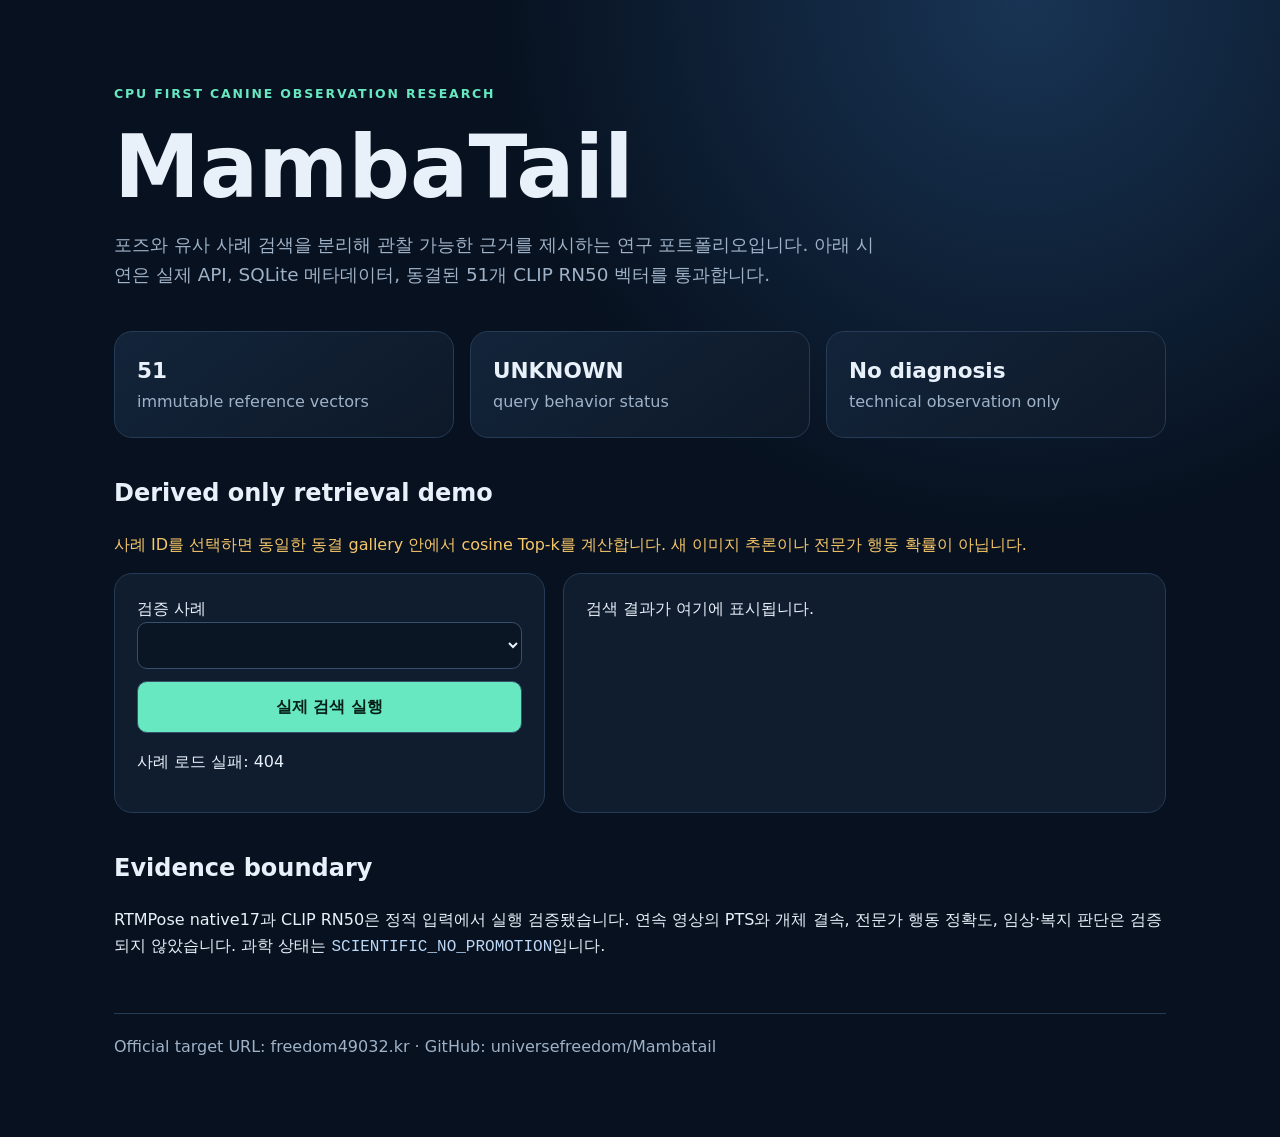
==== app/static/index.html @ 47af417f "feat: publish verified MambaTail portfolio E2E" ====
<!doctype html><html lang="ko"><head><meta charset="utf-8"><meta name="viewport" content="width=device-width,initial-scale=1"><title>MambaTail Evidence Portfolio</title>
<style>:root{color-scheme:dark;--bg:#07111f;--panel:#101d2e;--line:#263b55;--text:#e8f0fa;--muted:#9fb2c8;--mint:#67e8c1;--amber:#f5c66a}*{box-sizing:border-box}body{margin:0;font:16px/1.6 system-ui,sans-serif;background:radial-gradient(circle at 80% 0,#183454 0,transparent 35%),var(--bg);color:var(--text)}main{max-width:1100px;margin:auto;padding:48px 24px 80px}header{padding:36px 0 24px}.eyebrow{letter-spacing:.15em;color:var(--mint);font-size:.78rem;font-weight:700}.hero{font-size:clamp(2.5rem,7vw,5.4rem);line-height:.96;margin:.25em 0}.lede{max-width:760px;color:var(--muted);font-size:1.15rem}.grid{display:grid;grid-template-columns:repeat(3,1fr);gap:16px}.card{background:linear-gradient(145deg,#13243a,#0d1928);border:1px solid var(--line);border-radius:18px;padding:22px}.card strong{display:block;font-size:1.35rem}.card span{color:var(--muted)}section{margin-top:36px}.demo{display:grid;grid-template-columns:1fr 1.4fr;gap:18px}.control,.results{background:var(--panel);border:1px solid var(--line);border-radius:18px;padding:22px}select,button{width:100%;padding:12px 14px;border-radius:10px;border:1px solid #36506d;background:#0b1624;color:var(--text);font:inherit}button{margin-top:12px;background:var(--mint);color:#062017;font-weight:800;cursor:pointer}.result{padding:12px 0;border-bottom:1px solid var(--line)}.rank{color:var(--mint);font-weight:800}.score{color:var(--amber)}code{color:#bcd7f5}.notice{color:var(--amber)}footer{margin-top:52px;color:var(--muted);border-top:1px solid var(--line);padding-top:20px}@media(max-width:760px){main{padding:28px 16px 50px}.grid,.demo{grid-template-columns:1fr}.hero{font-size:3rem}}</style></head>
<body><main><header><div class="eyebrow">CPU FIRST CANINE OBSERVATION RESEARCH</div><h1 class="hero">MambaTail</h1><p class="lede">포즈와 유사 사례 검색을 분리해 관찰 가능한 근거를 제시하는 연구 포트폴리오입니다. 아래 시연은 실제 API, SQLite 메타데이터, 동결된 51개 CLIP RN50 벡터를 통과합니다.</p></header>
<div class="grid"><div class="card"><strong>51</strong><span>immutable reference vectors</span></div><div class="card"><strong>UNKNOWN</strong><span>query behavior status</span></div><div class="card"><strong>No diagnosis</strong><span>technical observation only</span></div></div>
<section><h2>Derived only retrieval demo</h2><p class="notice">사례 ID를 선택하면 동일한 동결 gallery 안에서 cosine Top-k를 계산합니다. 새 이미지 추론이나 전문가 행동 확률이 아닙니다.</p><div class="demo"><div class="control"><label for="case">검증 사례</label><select id="case"></select><button id="search">실제 검색 실행</button><p id="status">사례 목록을 불러오는 중</p></div><div class="results" id="results">검색 결과가 여기에 표시됩니다.</div></div></section>
<section><h2>Evidence boundary</h2><p>RTMPose native17과 CLIP RN50은 정적 입력에서 실행 검증됐습니다. 연속 영상의 PTS와 개체 결속, 전문가 행동 정확도, 임상·복지 판단은 검증되지 않았습니다. 과학 상태는 <code>SCIENTIFIC_NO_PROMOTION</code>입니다.</p></section><footer>Official target URL: freedom49032.kr · GitHub: universefreedom/Mambatail</footer></main>
<script>const status=document.querySelector('#status'),select=document.querySelector('#case'),results=document.querySelector('#results');async function boot(){try{const r=await fetch('/api/v1/cases?limit=12');if(!r.ok)throw Error(r.status);const d=await r.json();for(const x of d.items){const o=document.createElement('option');o.value=x.case_id;o.textContent=`${x.case_id} · source ${x.source_id} · shot ${x.shot_id}`;select.append(o)}status.textContent=`DB에서 ${d.total}개 사례 확인 · 12개 공개 선택지 표시`}catch(e){status.textContent=`사례 로드 실패: ${e.message}`}}document.querySelector('#search').onclick=async()=>{status.textContent='API → DB → gallery 검색 중';results.textContent='';try{const r=await fetch('/api/v1/search',{method:'POST',headers:{'content-type':'application/json'},body:JSON.stringify({query_case_id:select.value,top_k:5})});const d=await r.json();if(!r.ok)throw Error(d.detail||r.status);status.textContent=`${d.execution_mode} · ${d.latency_ms.toFixed(2)} ms`;for(const x of d.results){const el=document.createElement('div');el.className='result';el.innerHTML=`<span class=rank>#${x.rank}</span> <b>${x.case_id}</b><br><span>source ${x.source_id} · shot ${x.shot_id}</span><br><span class=score>cosine ${x.similarity_or_distance.toFixed(6)}</span> · behavior ${x.query_behavior_status}`;results.append(el)}}catch(e){status.textContent=`검색 실패: ${e.message}`}};boot();</script></body></html>
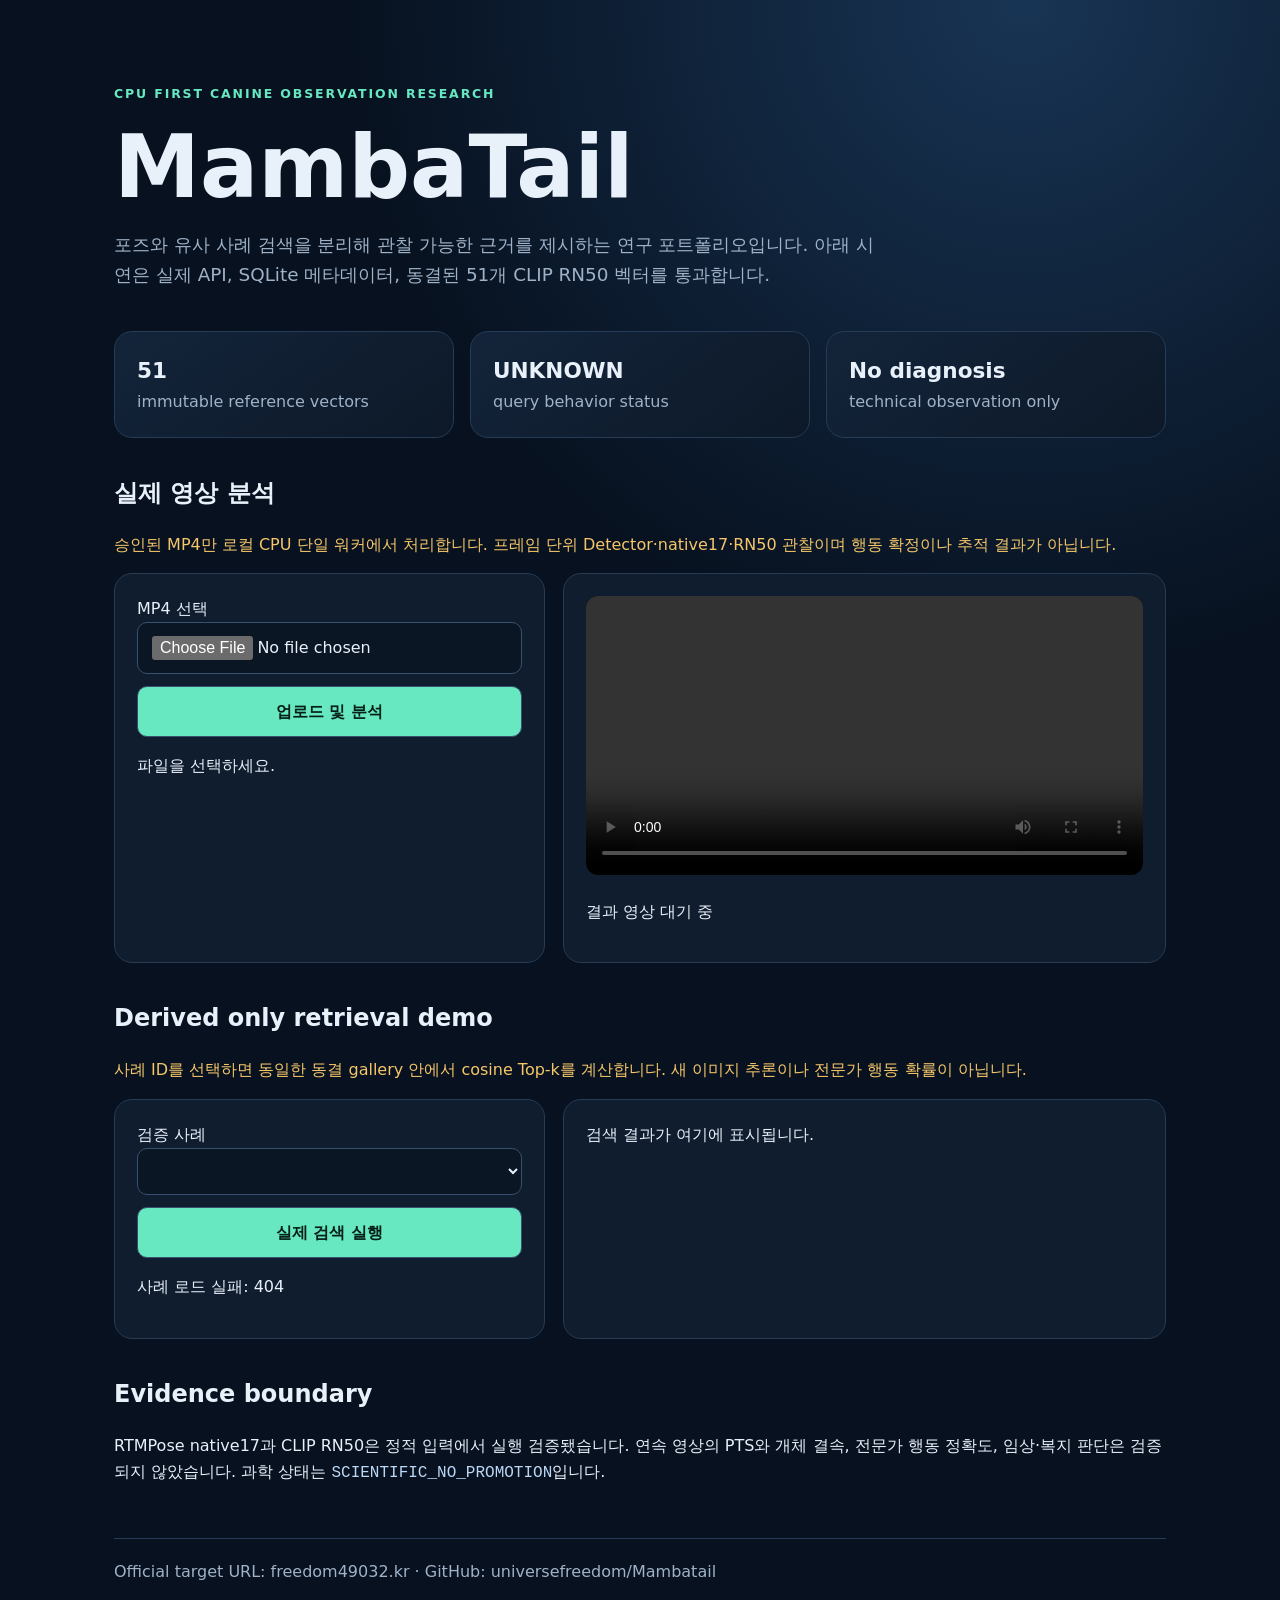
==== commit 437ae534: "Add bounded real-video job pipeline" ====
--- a/app/static/index.html
+++ b/app/static/index.html
@@ -1,7 +1,8 @@
-<!doctype html><html lang="ko"><head><meta charset="utf-8"><meta name="viewport" content="width=device-width,initial-scale=1"><title>MambaTail Evidence Portfolio</title>
-<style>:root{color-scheme:dark;--bg:#07111f;--panel:#101d2e;--line:#263b55;--text:#e8f0fa;--muted:#9fb2c8;--mint:#67e8c1;--amber:#f5c66a}*{box-sizing:border-box}body{margin:0;font:16px/1.6 system-ui,sans-serif;background:radial-gradient(circle at 80% 0,#183454 0,transparent 35%),var(--bg);color:var(--text)}main{max-width:1100px;margin:auto;padding:48px 24px 80px}header{padding:36px 0 24px}.eyebrow{letter-spacing:.15em;color:var(--mint);font-size:.78rem;font-weight:700}.hero{font-size:clamp(2.5rem,7vw,5.4rem);line-height:.96;margin:.25em 0}.lede{max-width:760px;color:var(--muted);font-size:1.15rem}.grid{display:grid;grid-template-columns:repeat(3,1fr);gap:16px}.card{background:linear-gradient(145deg,#13243a,#0d1928);border:1px solid var(--line);border-radius:18px;padding:22px}.card strong{display:block;font-size:1.35rem}.card span{color:var(--muted)}section{margin-top:36px}.demo{display:grid;grid-template-columns:1fr 1.4fr;gap:18px}.control,.results{background:var(--panel);border:1px solid var(--line);border-radius:18px;padding:22px}select,button{width:100%;padding:12px 14px;border-radius:10px;border:1px solid #36506d;background:#0b1624;color:var(--text);font:inherit}button{margin-top:12px;background:var(--mint);color:#062017;font-weight:800;cursor:pointer}.result{padding:12px 0;border-bottom:1px solid var(--line)}.rank{color:var(--mint);font-weight:800}.score{color:var(--amber)}code{color:#bcd7f5}.notice{color:var(--amber)}footer{margin-top:52px;color:var(--muted);border-top:1px solid var(--line);padding-top:20px}@media(max-width:760px){main{padding:28px 16px 50px}.grid,.demo{grid-template-columns:1fr}.hero{font-size:3rem}}</style></head>
+<!doctype html><html lang="ko"><head><meta charset="utf-8"><meta name="viewport" content="width=device-width,initial-scale=1"><link rel="icon" href="data:,"><title>MambaTail Evidence Portfolio</title>
+<style>:root{color-scheme:dark;--bg:#07111f;--panel:#101d2e;--line:#263b55;--text:#e8f0fa;--muted:#9fb2c8;--mint:#67e8c1;--amber:#f5c66a}*{box-sizing:border-box}body{margin:0;font:16px/1.6 system-ui,sans-serif;background:radial-gradient(circle at 80% 0,#183454 0,transparent 35%),var(--bg);color:var(--text)}main{max-width:1100px;margin:auto;padding:48px 24px 80px}header{padding:36px 0 24px}.eyebrow{letter-spacing:.15em;color:var(--mint);font-size:.78rem;font-weight:700}.hero{font-size:clamp(2.5rem,7vw,5.4rem);line-height:.96;margin:.25em 0}.lede{max-width:760px;color:var(--muted);font-size:1.15rem}.grid{display:grid;grid-template-columns:repeat(3,1fr);gap:16px}.card{background:linear-gradient(145deg,#13243a,#0d1928);border:1px solid var(--line);border-radius:18px;padding:22px}.card strong{display:block;font-size:1.35rem}.card span{color:var(--muted)}section{margin-top:36px}.demo{display:grid;grid-template-columns:1fr 1.4fr;gap:18px}.control,.results{background:var(--panel);border:1px solid var(--line);border-radius:18px;padding:22px}select,button,input{width:100%;padding:12px 14px;border-radius:10px;border:1px solid #36506d;background:#0b1624;color:var(--text);font:inherit}button{margin-top:12px;background:var(--mint);color:#062017;font-weight:800;cursor:pointer}button:disabled{opacity:.55}.result{padding:12px 0;border-bottom:1px solid var(--line)}.rank{color:var(--mint);font-weight:800}.score{color:var(--amber)}code{color:#bcd7f5}.notice{color:var(--amber)}video{width:100%;min-height:220px;background:#000;border-radius:12px}footer{margin-top:52px;color:var(--muted);border-top:1px solid var(--line);padding-top:20px}@media(max-width:760px){main{padding:28px 16px 50px}.grid,.demo{grid-template-columns:1fr}.hero{font-size:3rem}}</style></head>
 <body><main><header><div class="eyebrow">CPU FIRST CANINE OBSERVATION RESEARCH</div><h1 class="hero">MambaTail</h1><p class="lede">포즈와 유사 사례 검색을 분리해 관찰 가능한 근거를 제시하는 연구 포트폴리오입니다. 아래 시연은 실제 API, SQLite 메타데이터, 동결된 51개 CLIP RN50 벡터를 통과합니다.</p></header>
 <div class="grid"><div class="card"><strong>51</strong><span>immutable reference vectors</span></div><div class="card"><strong>UNKNOWN</strong><span>query behavior status</span></div><div class="card"><strong>No diagnosis</strong><span>technical observation only</span></div></div>
+<section><h2>실제 영상 분석</h2><p class="notice">승인된 MP4만 로컬 CPU 단일 워커에서 처리합니다. 프레임 단위 Detector·native17·RN50 관찰이며 행동 확정이나 추적 결과가 아닙니다.</p><div class="demo"><div class="control"><label for="videoFile">MP4 선택</label><input id="videoFile" type="file" accept="video/mp4"><button id="analyze">업로드 및 분석</button><p id="videoState">파일을 선택하세요.</p><code id="jobInfo"></code></div><div class="results"><video id="artifact" controls playsinline></video><p id="videoMeta">결과 영상 대기 중</p></div></div></section>
 <section><h2>Derived only retrieval demo</h2><p class="notice">사례 ID를 선택하면 동일한 동결 gallery 안에서 cosine Top-k를 계산합니다. 새 이미지 추론이나 전문가 행동 확률이 아닙니다.</p><div class="demo"><div class="control"><label for="case">검증 사례</label><select id="case"></select><button id="search">실제 검색 실행</button><p id="status">사례 목록을 불러오는 중</p></div><div class="results" id="results">검색 결과가 여기에 표시됩니다.</div></div></section>
 <section><h2>Evidence boundary</h2><p>RTMPose native17과 CLIP RN50은 정적 입력에서 실행 검증됐습니다. 연속 영상의 PTS와 개체 결속, 전문가 행동 정확도, 임상·복지 판단은 검증되지 않았습니다. 과학 상태는 <code>SCIENTIFIC_NO_PROMOTION</code>입니다.</p></section><footer>Official target URL: freedom49032.kr · GitHub: universefreedom/Mambatail</footer></main>
-<script>const status=document.querySelector('#status'),select=document.querySelector('#case'),results=document.querySelector('#results');async function boot(){try{const r=await fetch('/api/v1/cases?limit=12');if(!r.ok)throw Error(r.status);const d=await r.json();for(const x of d.items){const o=document.createElement('option');o.value=x.case_id;o.textContent=`${x.case_id} · source ${x.source_id} · shot ${x.shot_id}`;select.append(o)}status.textContent=`DB에서 ${d.total}개 사례 확인 · 12개 공개 선택지 표시`}catch(e){status.textContent=`사례 로드 실패: ${e.message}`}}document.querySelector('#search').onclick=async()=>{status.textContent='API → DB → gallery 검색 중';results.textContent='';try{const r=await fetch('/api/v1/search',{method:'POST',headers:{'content-type':'application/json'},body:JSON.stringify({query_case_id:select.value,top_k:5})});const d=await r.json();if(!r.ok)throw Error(d.detail||r.status);status.textContent=`${d.execution_mode} · ${d.latency_ms.toFixed(2)} ms`;for(const x of d.results){const el=document.createElement('div');el.className='result';el.innerHTML=`<span class=rank>#${x.rank}</span> <b>${x.case_id}</b><br><span>source ${x.source_id} · shot ${x.shot_id}</span><br><span class=score>cosine ${x.similarity_or_distance.toFixed(6)}</span> · behavior ${x.query_behavior_status}`;results.append(el)}}catch(e){status.textContent=`검색 실패: ${e.message}`}};boot();</script></body></html>
+<script>const OWNER='local-browser-owner',status=document.querySelector('#status'),select=document.querySelector('#case'),results=document.querySelector('#results'),videoState=document.querySelector('#videoState'),jobInfo=document.querySelector('#jobInfo'),artifact=document.querySelector('#artifact'),videoMeta=document.querySelector('#videoMeta');const ownerHeaders={'X-Owner-ID':OWNER};async function boot(){try{const r=await fetch('/api/v1/cases?limit=12');if(!r.ok)throw Error(r.status);const d=await r.json();for(const x of d.items){const o=document.createElement('option');o.value=x.case_id;o.textContent=`${x.case_id} · source ${x.source_id} · shot ${x.shot_id}`;select.append(o)}status.textContent=`DB에서 ${d.total}개 사례 확인 · 12개 공개 선택지 표시`;const restore=new URLSearchParams(location.search).get('job');if(restore){jobInfo.textContent=`job ${restore}`;void poll(restore)}}catch(e){status.textContent=`사례 로드 실패: ${e.message}`}}document.querySelector('#analyze').onclick=async()=>{const f=document.querySelector('#videoFile').files[0];if(!f){videoState.textContent='MP4 파일을 선택하세요.';return}const form=new FormData();form.append('file',f);videoState.textContent=`업로드 중 · ${f.name} · ${f.size} bytes`;document.querySelector('#analyze').disabled=true;try{const r=await fetch('/api/v1/videos',{method:'POST',headers:ownerHeaders,body:form});const d=await r.json();if(!r.ok)throw Error(d.detail||r.status);jobInfo.textContent=`job ${d.job_id}\nsha ${d.input_sha256}`;history.replaceState(null,'',`?job=${d.job_id}`);await poll(d.job_id)}catch(e){videoState.textContent=`FAILED · ${e.message}`}finally{document.querySelector('#analyze').disabled=false}};async function poll(id){for(let i=0;i<600;i++){const r=await fetch(`/api/v1/jobs/${id}`,{headers:ownerHeaders});const j=await r.json();if(!r.ok)throw Error(j.detail||r.status);videoState.textContent=`${j.status} · processed ${j.processed_frames} · pose ${j.pose_frames} · clip ${j.clip_encoded_frames}`;if(j.status==='FAILED')throw Error(j.error_code);if(j.status==='COMPLETED'){const rr=await fetch(`/api/v1/jobs/${id}/results`,{headers:ownerHeaders});const d=await rr.json(),a=d.artifacts[0];artifact.src=`/api/v1/jobs/${id}/artifacts/${a.artifact_id}`;artifact.onloadedmetadata=()=>videoMeta.textContent=`canplay metadata · ${artifact.videoWidth}×${artifact.videoHeight} · ${artifact.duration.toFixed(2)}s · ${d.behavior_status} · track ${d.track_id}`;return}await new Promise(x=>setTimeout(x,1000))}throw Error('job timeout')}document.querySelector('#search').onclick=async()=>{status.textContent='API → DB → gallery 검색 중';results.textContent='';try{const r=await fetch('/api/v1/search',{method:'POST',headers:{'content-type':'application/json'},body:JSON.stringify({query_case_id:select.value,top_k:5})});const d=await r.json();if(!r.ok)throw Error(d.detail||r.status);status.textContent=`${d.execution_mode} · ${d.latency_ms.toFixed(2)} ms`;for(const x of d.results){const el=document.createElement('div');el.className='result';el.innerHTML=`<span class=rank>#${x.rank}</span> <b>${x.case_id}</b><br><span>source ${x.source_id} · shot ${x.shot_id}</span><br><span class=score>cosine ${x.similarity_or_distance.toFixed(6)}</span> · behavior ${x.query_behavior_status}`;results.append(el)}}catch(e){status.textContent=`검색 실패: ${e.message}`}};boot();</script></body></html>
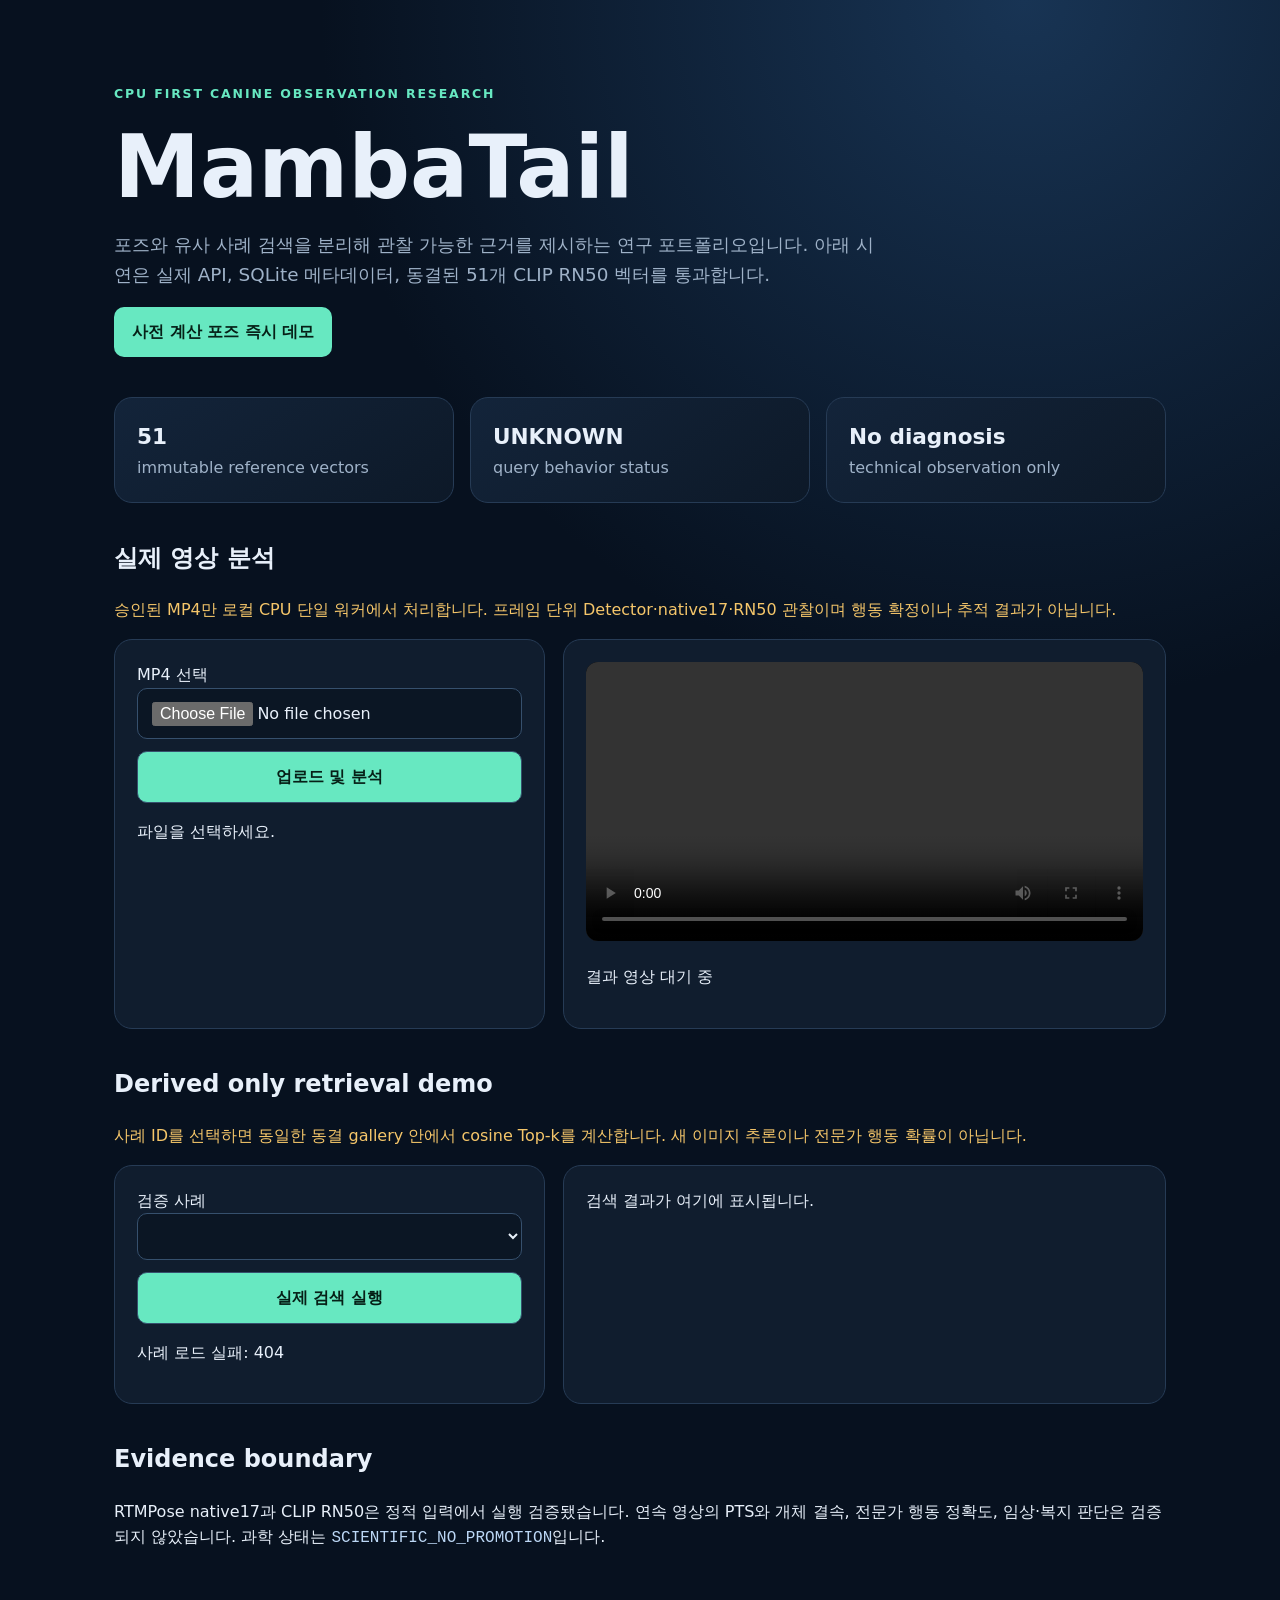
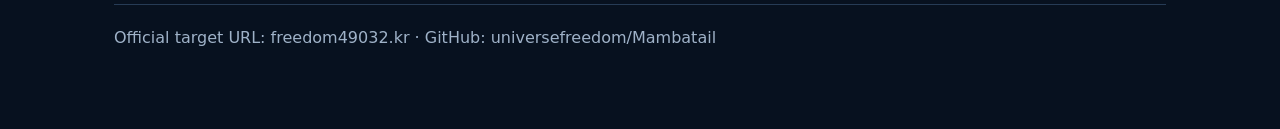
==== commit 279fca7c: "feat: add public precomputed pose demo" ====
--- a/app/static/index.html
+++ b/app/static/index.html
@@ -1,6 +1,6 @@
 <!doctype html><html lang="ko"><head><meta charset="utf-8"><meta name="viewport" content="width=device-width,initial-scale=1"><link rel="icon" href="data:,"><title>MambaTail Evidence Portfolio</title>
 <style>:root{color-scheme:dark;--bg:#07111f;--panel:#101d2e;--line:#263b55;--text:#e8f0fa;--muted:#9fb2c8;--mint:#67e8c1;--amber:#f5c66a}*{box-sizing:border-box}body{margin:0;font:16px/1.6 system-ui,sans-serif;background:radial-gradient(circle at 80% 0,#183454 0,transparent 35%),var(--bg);color:var(--text)}main{max-width:1100px;margin:auto;padding:48px 24px 80px}header{padding:36px 0 24px}.eyebrow{letter-spacing:.15em;color:var(--mint);font-size:.78rem;font-weight:700}.hero{font-size:clamp(2.5rem,7vw,5.4rem);line-height:.96;margin:.25em 0}.lede{max-width:760px;color:var(--muted);font-size:1.15rem}.grid{display:grid;grid-template-columns:repeat(3,1fr);gap:16px}.card{background:linear-gradient(145deg,#13243a,#0d1928);border:1px solid var(--line);border-radius:18px;padding:22px}.card strong{display:block;font-size:1.35rem}.card span{color:var(--muted)}section{margin-top:36px}.demo{display:grid;grid-template-columns:1fr 1.4fr;gap:18px}.control,.results{background:var(--panel);border:1px solid var(--line);border-radius:18px;padding:22px}select,button,input{width:100%;padding:12px 14px;border-radius:10px;border:1px solid #36506d;background:#0b1624;color:var(--text);font:inherit}button{margin-top:12px;background:var(--mint);color:#062017;font-weight:800;cursor:pointer}button:disabled{opacity:.55}.result{padding:12px 0;border-bottom:1px solid var(--line)}.rank{color:var(--mint);font-weight:800}.score{color:var(--amber)}code{color:#bcd7f5}.notice{color:var(--amber)}video{width:100%;min-height:220px;background:#000;border-radius:12px}footer{margin-top:52px;color:var(--muted);border-top:1px solid var(--line);padding-top:20px}@media(max-width:760px){main{padding:28px 16px 50px}.grid,.demo{grid-template-columns:1fr}.hero{font-size:3rem}}</style></head>
-<body><main><header><div class="eyebrow">CPU FIRST CANINE OBSERVATION RESEARCH</div><h1 class="hero">MambaTail</h1><p class="lede">포즈와 유사 사례 검색을 분리해 관찰 가능한 근거를 제시하는 연구 포트폴리오입니다. 아래 시연은 실제 API, SQLite 메타데이터, 동결된 51개 CLIP RN50 벡터를 통과합니다.</p></header>
+<body><main><header><div class="eyebrow">CPU FIRST CANINE OBSERVATION RESEARCH</div><h1 class="hero">MambaTail</h1><p class="lede">포즈와 유사 사례 검색을 분리해 관찰 가능한 근거를 제시하는 연구 포트폴리오입니다. 아래 시연은 실제 API, SQLite 메타데이터, 동결된 51개 CLIP RN50 벡터를 통과합니다.</p><p><a href="/demo/" style="display:inline-block;background:var(--mint);color:#062017;padding:12px 18px;border-radius:10px;font-weight:800;text-decoration:none">사전 계산 포즈 즉시 데모</a></p></header>
 <div class="grid"><div class="card"><strong>51</strong><span>immutable reference vectors</span></div><div class="card"><strong>UNKNOWN</strong><span>query behavior status</span></div><div class="card"><strong>No diagnosis</strong><span>technical observation only</span></div></div>
 <section><h2>실제 영상 분석</h2><p class="notice">승인된 MP4만 로컬 CPU 단일 워커에서 처리합니다. 프레임 단위 Detector·native17·RN50 관찰이며 행동 확정이나 추적 결과가 아닙니다.</p><div class="demo"><div class="control"><label for="videoFile">MP4 선택</label><input id="videoFile" type="file" accept="video/mp4"><button id="analyze">업로드 및 분석</button><p id="videoState">파일을 선택하세요.</p><code id="jobInfo"></code></div><div class="results"><video id="artifact" controls playsinline></video><p id="videoMeta">결과 영상 대기 중</p></div></div></section>
 <section><h2>Derived only retrieval demo</h2><p class="notice">사례 ID를 선택하면 동일한 동결 gallery 안에서 cosine Top-k를 계산합니다. 새 이미지 추론이나 전문가 행동 확률이 아닙니다.</p><div class="demo"><div class="control"><label for="case">검증 사례</label><select id="case"></select><button id="search">실제 검색 실행</button><p id="status">사례 목록을 불러오는 중</p></div><div class="results" id="results">검색 결과가 여기에 표시됩니다.</div></div></section>
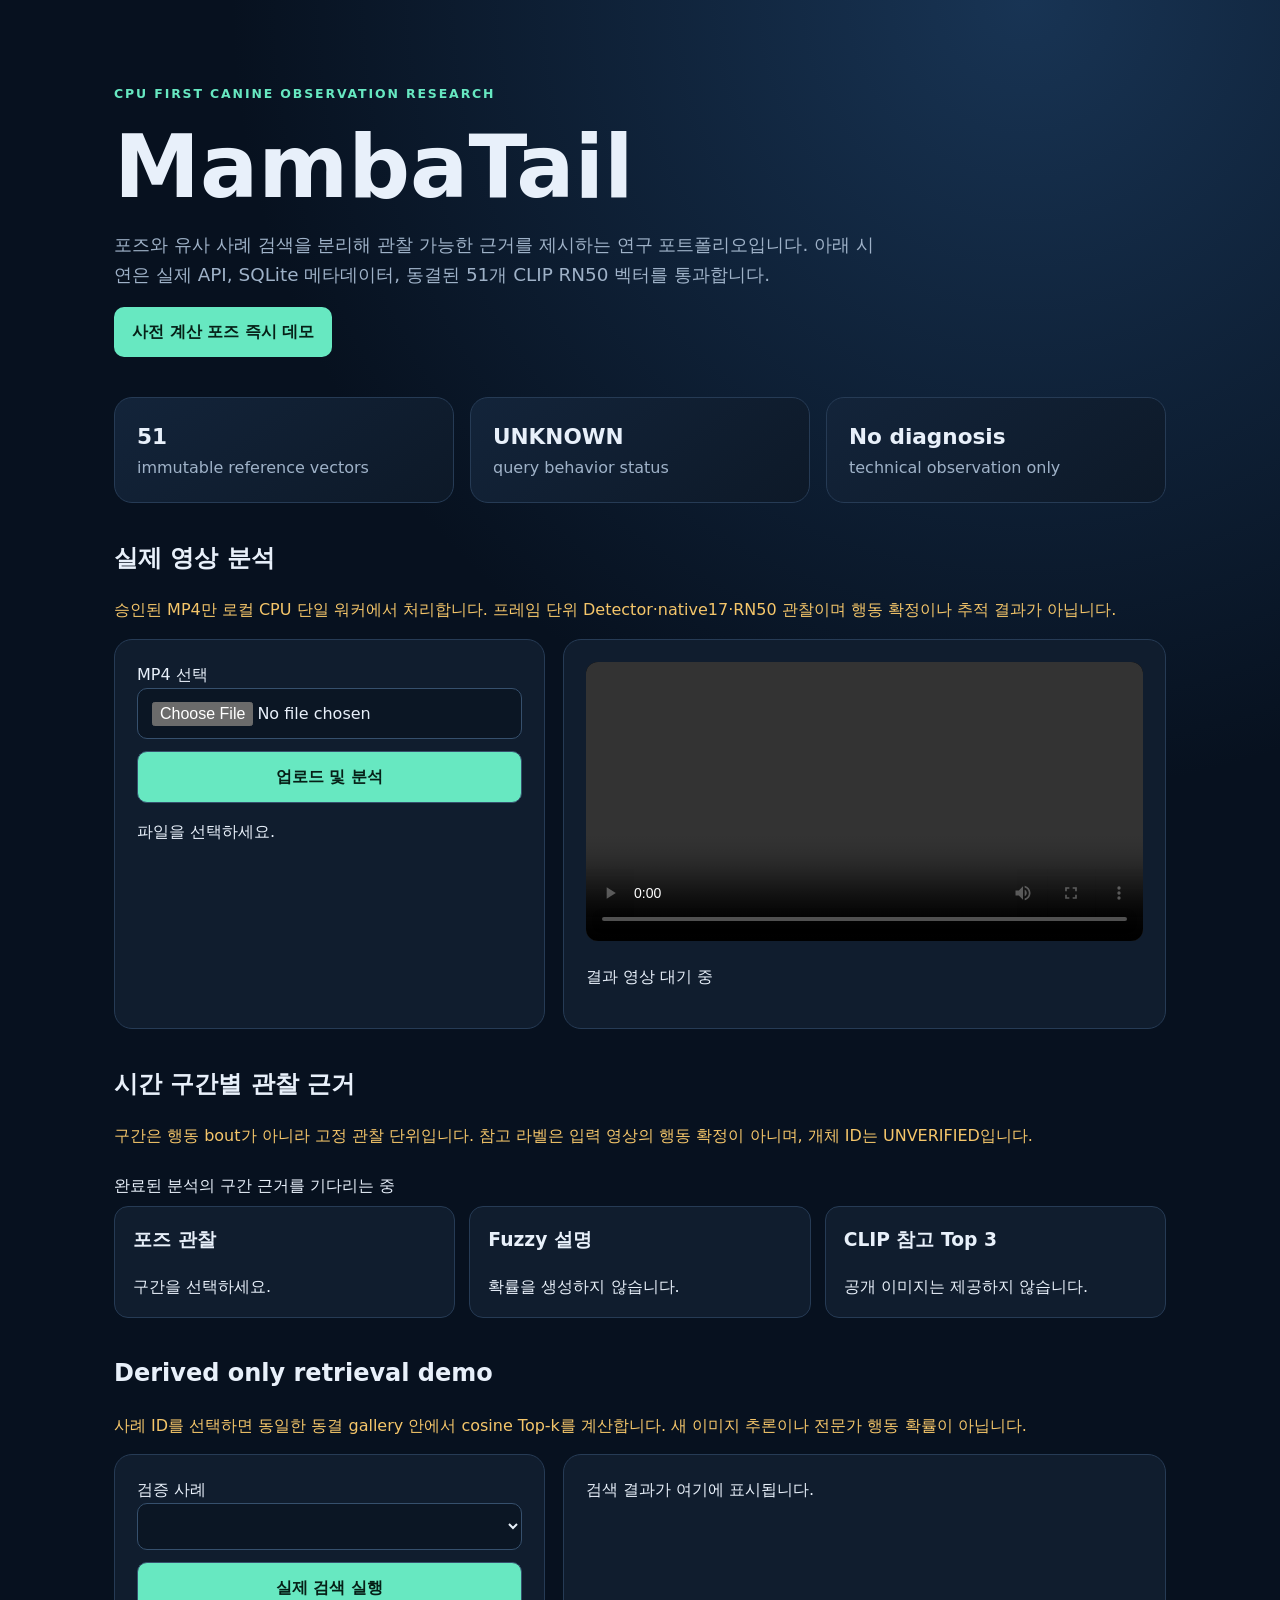
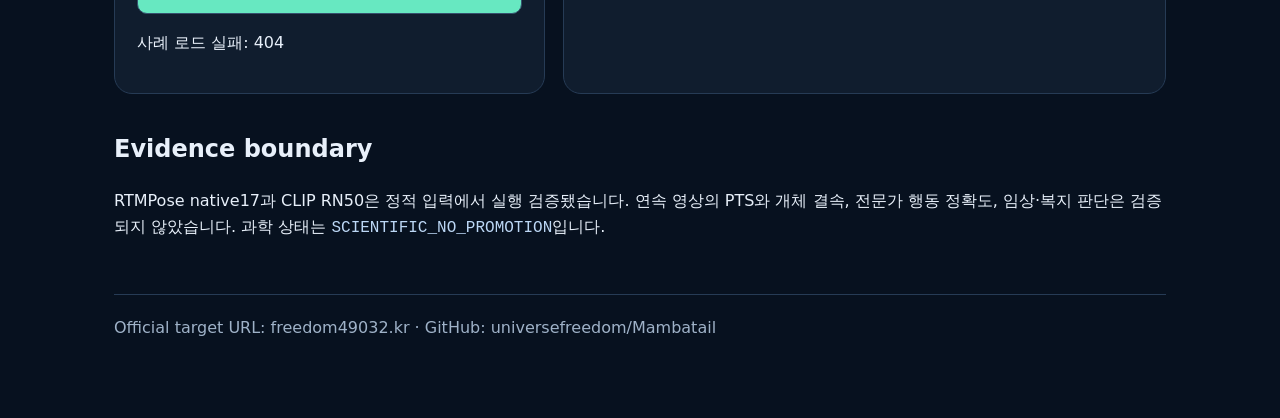
==== commit afbb8e86: "feat: add segment evidence timeline" ====
--- a/app/static/index.html
+++ b/app/static/index.html
@@ -1,8 +1,9 @@
 <!doctype html><html lang="ko"><head><meta charset="utf-8"><meta name="viewport" content="width=device-width,initial-scale=1"><link rel="icon" href="data:,"><title>MambaTail Evidence Portfolio</title>
-<style>:root{color-scheme:dark;--bg:#07111f;--panel:#101d2e;--line:#263b55;--text:#e8f0fa;--muted:#9fb2c8;--mint:#67e8c1;--amber:#f5c66a}*{box-sizing:border-box}body{margin:0;font:16px/1.6 system-ui,sans-serif;background:radial-gradient(circle at 80% 0,#183454 0,transparent 35%),var(--bg);color:var(--text)}main{max-width:1100px;margin:auto;padding:48px 24px 80px}header{padding:36px 0 24px}.eyebrow{letter-spacing:.15em;color:var(--mint);font-size:.78rem;font-weight:700}.hero{font-size:clamp(2.5rem,7vw,5.4rem);line-height:.96;margin:.25em 0}.lede{max-width:760px;color:var(--muted);font-size:1.15rem}.grid{display:grid;grid-template-columns:repeat(3,1fr);gap:16px}.card{background:linear-gradient(145deg,#13243a,#0d1928);border:1px solid var(--line);border-radius:18px;padding:22px}.card strong{display:block;font-size:1.35rem}.card span{color:var(--muted)}section{margin-top:36px}.demo{display:grid;grid-template-columns:1fr 1.4fr;gap:18px}.control,.results{background:var(--panel);border:1px solid var(--line);border-radius:18px;padding:22px}select,button,input{width:100%;padding:12px 14px;border-radius:10px;border:1px solid #36506d;background:#0b1624;color:var(--text);font:inherit}button{margin-top:12px;background:var(--mint);color:#062017;font-weight:800;cursor:pointer}button:disabled{opacity:.55}.result{padding:12px 0;border-bottom:1px solid var(--line)}.rank{color:var(--mint);font-weight:800}.score{color:var(--amber)}code{color:#bcd7f5}.notice{color:var(--amber)}video{width:100%;min-height:220px;background:#000;border-radius:12px}footer{margin-top:52px;color:var(--muted);border-top:1px solid var(--line);padding-top:20px}@media(max-width:760px){main{padding:28px 16px 50px}.grid,.demo{grid-template-columns:1fr}.hero{font-size:3rem}}</style></head>
+<style>:root{color-scheme:dark;--bg:#07111f;--panel:#101d2e;--line:#263b55;--text:#e8f0fa;--muted:#9fb2c8;--mint:#67e8c1;--amber:#f5c66a}*{box-sizing:border-box}body{margin:0;font:16px/1.6 system-ui,sans-serif;background:radial-gradient(circle at 80% 0,#183454 0,transparent 35%),var(--bg);color:var(--text)}main{max-width:1100px;margin:auto;padding:48px 24px 80px}header{padding:36px 0 24px}.eyebrow{letter-spacing:.15em;color:var(--mint);font-size:.78rem;font-weight:700}.hero{font-size:clamp(2.5rem,7vw,5.4rem);line-height:.96;margin:.25em 0}.lede{max-width:760px;color:var(--muted);font-size:1.15rem}.grid{display:grid;grid-template-columns:repeat(3,1fr);gap:16px}.card{background:linear-gradient(145deg,#13243a,#0d1928);border:1px solid var(--line);border-radius:18px;padding:22px}.card strong{display:block;font-size:1.35rem}.card span{color:var(--muted)}section{margin-top:36px}.demo{display:grid;grid-template-columns:1fr 1.4fr;gap:18px}.control,.results{background:var(--panel);border:1px solid var(--line);border-radius:18px;padding:22px}select,button,input{width:100%;padding:12px 14px;border-radius:10px;border:1px solid #36506d;background:#0b1624;color:var(--text);font:inherit}button{margin-top:12px;background:var(--mint);color:#062017;font-weight:800;cursor:pointer}button:disabled{opacity:.55}.result{padding:12px 0;border-bottom:1px solid var(--line)}.rank{color:var(--mint);font-weight:800}.score{color:var(--amber)}code{color:#bcd7f5}.notice{color:var(--amber)}video{width:100%;min-height:220px;background:#000;border-radius:12px}.timeline{display:flex;gap:8px;overflow-x:auto;padding:8px 0}.timeline button{min-width:150px;width:auto;margin:0;background:#243b55;color:var(--text)}.timeline button.active{background:var(--mint);color:#062017}.evidence-grid{display:grid;grid-template-columns:1fr 1fr 1fr;gap:14px}.evidence-grid article{background:var(--panel);border:1px solid var(--line);border-radius:14px;padding:18px}.evidence-grid h3{margin-top:0}.hit{border-top:1px solid var(--line);padding:8px 0}.meter{height:12px;background:#23364d;border-radius:99px;overflow:hidden}.meter i{display:block;height:100%;background:var(--mint)}footer{margin-top:52px;color:var(--muted);border-top:1px solid var(--line);padding-top:20px}@media(max-width:760px){main{padding:28px 16px 50px}.grid,.demo,.evidence-grid{grid-template-columns:1fr}.hero{font-size:3rem}}</style></head>
 <body><main><header><div class="eyebrow">CPU FIRST CANINE OBSERVATION RESEARCH</div><h1 class="hero">MambaTail</h1><p class="lede">포즈와 유사 사례 검색을 분리해 관찰 가능한 근거를 제시하는 연구 포트폴리오입니다. 아래 시연은 실제 API, SQLite 메타데이터, 동결된 51개 CLIP RN50 벡터를 통과합니다.</p><p><a href="/demo/" style="display:inline-block;background:var(--mint);color:#062017;padding:12px 18px;border-radius:10px;font-weight:800;text-decoration:none">사전 계산 포즈 즉시 데모</a></p></header>
 <div class="grid"><div class="card"><strong>51</strong><span>immutable reference vectors</span></div><div class="card"><strong>UNKNOWN</strong><span>query behavior status</span></div><div class="card"><strong>No diagnosis</strong><span>technical observation only</span></div></div>
 <section><h2>실제 영상 분석</h2><p class="notice">승인된 MP4만 로컬 CPU 단일 워커에서 처리합니다. 프레임 단위 Detector·native17·RN50 관찰이며 행동 확정이나 추적 결과가 아닙니다.</p><div class="demo"><div class="control"><label for="videoFile">MP4 선택</label><input id="videoFile" type="file" accept="video/mp4"><button id="analyze">업로드 및 분석</button><p id="videoState">파일을 선택하세요.</p><code id="jobInfo"></code></div><div class="results"><video id="artifact" controls playsinline></video><p id="videoMeta">결과 영상 대기 중</p></div></div></section>
+<section id="temporal"><h2>시간 구간별 관찰 근거</h2><p class="notice">구간은 행동 bout가 아니라 고정 관찰 단위입니다. 참고 라벨은 입력 영상의 행동 확정이 아니며, 개체 ID는 UNVERIFIED입니다.</p><div id="timeline" class="timeline"><span>완료된 분석의 구간 근거를 기다리는 중</span></div><div class="evidence-grid"><article><h3>포즈 관찰</h3><div id="poseEvidence">구간을 선택하세요.</div></article><article><h3>Fuzzy 설명</h3><div id="fuzzyEvidence">확률을 생성하지 않습니다.</div></article><article><h3>CLIP 참고 Top 3</h3><div id="clipEvidence">공개 이미지는 제공하지 않습니다.</div></article></div><p id="reviewSummary" class="notice"></p></section>
 <section><h2>Derived only retrieval demo</h2><p class="notice">사례 ID를 선택하면 동일한 동결 gallery 안에서 cosine Top-k를 계산합니다. 새 이미지 추론이나 전문가 행동 확률이 아닙니다.</p><div class="demo"><div class="control"><label for="case">검증 사례</label><select id="case"></select><button id="search">실제 검색 실행</button><p id="status">사례 목록을 불러오는 중</p></div><div class="results" id="results">검색 결과가 여기에 표시됩니다.</div></div></section>
 <section><h2>Evidence boundary</h2><p>RTMPose native17과 CLIP RN50은 정적 입력에서 실행 검증됐습니다. 연속 영상의 PTS와 개체 결속, 전문가 행동 정확도, 임상·복지 판단은 검증되지 않았습니다. 과학 상태는 <code>SCIENTIFIC_NO_PROMOTION</code>입니다.</p></section><footer>Official target URL: freedom49032.kr · GitHub: universefreedom/Mambatail</footer></main>
-<script>const OWNER='local-browser-owner',status=document.querySelector('#status'),select=document.querySelector('#case'),results=document.querySelector('#results'),videoState=document.querySelector('#videoState'),jobInfo=document.querySelector('#jobInfo'),artifact=document.querySelector('#artifact'),videoMeta=document.querySelector('#videoMeta');const ownerHeaders={'X-Owner-ID':OWNER};async function boot(){try{const r=await fetch('/api/v1/cases?limit=12');if(!r.ok)throw Error(r.status);const d=await r.json();for(const x of d.items){const o=document.createElement('option');o.value=x.case_id;o.textContent=`${x.case_id} · source ${x.source_id} · shot ${x.shot_id}`;select.append(o)}status.textContent=`DB에서 ${d.total}개 사례 확인 · 12개 공개 선택지 표시`;const restore=new URLSearchParams(location.search).get('job');if(restore){jobInfo.textContent=`job ${restore}`;void poll(restore)}}catch(e){status.textContent=`사례 로드 실패: ${e.message}`}}document.querySelector('#analyze').onclick=async()=>{const f=document.querySelector('#videoFile').files[0];if(!f){videoState.textContent='MP4 파일을 선택하세요.';return}const form=new FormData();form.append('file',f);videoState.textContent=`업로드 중 · ${f.name} · ${f.size} bytes`;document.querySelector('#analyze').disabled=true;try{const r=await fetch('/api/v1/videos',{method:'POST',headers:ownerHeaders,body:form});const d=await r.json();if(!r.ok)throw Error(d.detail||r.status);jobInfo.textContent=`job ${d.job_id}\nsha ${d.input_sha256}`;history.replaceState(null,'',`?job=${d.job_id}`);await poll(d.job_id)}catch(e){videoState.textContent=`FAILED · ${e.message}`}finally{document.querySelector('#analyze').disabled=false}};async function poll(id){for(let i=0;i<600;i++){const r=await fetch(`/api/v1/jobs/${id}`,{headers:ownerHeaders});const j=await r.json();if(!r.ok)throw Error(j.detail||r.status);videoState.textContent=`${j.status} · processed ${j.processed_frames} · pose ${j.pose_frames} · clip ${j.clip_encoded_frames}`;if(j.status==='FAILED')throw Error(j.error_code);if(j.status==='COMPLETED'){const rr=await fetch(`/api/v1/jobs/${id}/results`,{headers:ownerHeaders});const d=await rr.json(),a=d.artifacts[0];artifact.src=`/api/v1/jobs/${id}/artifacts/${a.artifact_id}`;artifact.onloadedmetadata=()=>videoMeta.textContent=`canplay metadata · ${artifact.videoWidth}×${artifact.videoHeight} · ${artifact.duration.toFixed(2)}s · ${d.behavior_status} · track ${d.track_id}`;return}await new Promise(x=>setTimeout(x,1000))}throw Error('job timeout')}document.querySelector('#search').onclick=async()=>{status.textContent='API → DB → gallery 검색 중';results.textContent='';try{const r=await fetch('/api/v1/search',{method:'POST',headers:{'content-type':'application/json'},body:JSON.stringify({query_case_id:select.value,top_k:5})});const d=await r.json();if(!r.ok)throw Error(d.detail||r.status);status.textContent=`${d.execution_mode} · ${d.latency_ms.toFixed(2)} ms`;for(const x of d.results){const el=document.createElement('div');el.className='result';el.innerHTML=`<span class=rank>#${x.rank}</span> <b>${x.case_id}</b><br><span>source ${x.source_id} · shot ${x.shot_id}</span><br><span class=score>cosine ${x.similarity_or_distance.toFixed(6)}</span> · behavior ${x.query_behavior_status}`;results.append(el)}}catch(e){status.textContent=`검색 실패: ${e.message}`}};boot();</script></body></html>
+<script>const OWNER='local-browser-owner',status=document.querySelector('#status'),select=document.querySelector('#case'),results=document.querySelector('#results'),videoState=document.querySelector('#videoState'),jobInfo=document.querySelector('#jobInfo'),artifact=document.querySelector('#artifact'),videoMeta=document.querySelector('#videoMeta');const ownerHeaders={'X-Owner-ID':OWNER};let segments=[];async function boot(){try{const r=await fetch('/api/v1/cases?limit=12');if(!r.ok)throw Error(r.status);const d=await r.json();for(const x of d.items){const o=document.createElement('option');o.value=x.case_id;o.textContent=`${x.case_id} · source ${x.source_id} · shot ${x.shot_id}`;select.append(o)}status.textContent=`DB에서 ${d.total}개 사례 확인 · 12개 공개 선택지 표시`;const restore=new URLSearchParams(location.search).get('job');if(restore){jobInfo.textContent=`job ${restore}`;void poll(restore)}}catch(e){status.textContent=`사례 로드 실패: ${e.message}`}}document.querySelector('#analyze').onclick=async()=>{const f=document.querySelector('#videoFile').files[0];if(!f){videoState.textContent='MP4 파일을 선택하세요.';return}const form=new FormData();form.append('file',f);videoState.textContent=`업로드 중 · ${f.name} · ${f.size} bytes`;document.querySelector('#analyze').disabled=true;try{const r=await fetch('/api/v1/videos',{method:'POST',headers:ownerHeaders,body:form});const d=await r.json();if(!r.ok)throw Error(d.detail||r.status);jobInfo.textContent=`job ${d.job_id}\nsha ${d.input_sha256}`;history.replaceState(null,'',`?job=${d.job_id}`);await poll(d.job_id)}catch(e){videoState.textContent=`FAILED · ${e.message}`}finally{document.querySelector('#analyze').disabled=false}};async function poll(id){for(let i=0;i<600;i++){const r=await fetch(`/api/v1/jobs/${id}`,{headers:ownerHeaders});const j=await r.json();if(!r.ok)throw Error(j.detail||r.status);videoState.textContent=`${j.status} · processed ${j.processed_frames} · pose ${j.pose_frames} · clip ${j.clip_encoded_frames}`;if(j.status==='FAILED')throw Error(j.error_code);if(j.status==='COMPLETED'){const rr=await fetch(`/api/v1/jobs/${id}/results`,{headers:ownerHeaders});const d=await rr.json(),a=d.artifacts[0];artifact.src=`/api/v1/jobs/${id}/artifacts/${a.artifact_id}`;artifact.onloadedmetadata=()=>videoMeta.textContent=`canplay metadata · ${artifact.videoWidth}×${artifact.videoHeight} · ${artifact.duration.toFixed(2)}s · ${d.behavior_status} · track ${d.track_id}`;await loadSegments(id);return}await new Promise(x=>setTimeout(x,1000))}throw Error('job timeout')}async function loadSegments(id){const r=await fetch(`/api/v1/jobs/${id}/segments`,{headers:ownerHeaders});const d=await r.json();if(!r.ok)throw Error(d.detail||r.status);segments=d.segments;const timeline=document.querySelector('#timeline');timeline.textContent='';segments.forEach((s,i)=>{const b=document.createElement('button');b.type='button';b.dataset.segment=s.segment_id;b.textContent=`${s.start_time_sec.toFixed(1)}–${s.end_time_sec.toFixed(1)}초 · ${s.fuzzy_observation.output_category}`;b.onclick=()=>selectSegment(i,true);timeline.append(b)});if(segments.length)selectSegment(0,false)}function selectSegment(i,seek){const s=segments[i];document.querySelectorAll('#timeline button').forEach((b,n)=>b.classList.toggle('active',n===i));if(seek&&Number.isFinite(s.start_time_sec))artifact.currentTime=s.start_time_sec;const p=s.pose_observation;const pose=document.querySelector('#poseEvidence');pose.textContent='';[['유효 관절 비율',p.valid_joint_ratio.toFixed(3)],['정규화 변화 중앙값',p.normalized_pose_change_median?.toFixed(5)??'null'],['유효 변화 쌍',p.valid_change_pairs],['개체 ID',s.subject_identity_authority]].forEach(([k,v])=>{const x=document.createElement('p');x.textContent=`${k}: ${v}`;pose.append(x)});const fuzzy=document.querySelector('#fuzzyEvidence');fuzzy.textContent='';const title=document.createElement('strong');title.textContent=s.fuzzy_observation.output_category;fuzzy.append(title,document.createElement('br'),document.createTextNode(s.fuzzy_observation.explanation_text));const clip=document.querySelector('#clipEvidence');clip.textContent='';s.clip_reference_hits.forEach(h=>{const x=document.createElement('div');x.className='hit';x.textContent=`Top ${h.rank} · ${h.reference_label} 주석 사례 · cosine ${h.similarity.toFixed(6)} · source ${h.source_id}`;clip.append(x)});document.querySelector('#reviewSummary').textContent=`${s.segment_id} · ${s.review_assistance}${s.source_warning?' · '+s.source_warning:''}`}artifact.addEventListener('timeupdate',()=>{const i=segments.findIndex(s=>artifact.currentTime>=s.start_time_sec&&artifact.currentTime<s.end_time_sec);if(i>=0&&!document.querySelectorAll('#timeline button')[i]?.classList.contains('active'))selectSegment(i,false)});document.querySelector('#search').onclick=async()=>{status.textContent='API → DB → gallery 검색 중';results.textContent='';try{const r=await fetch('/api/v1/search',{method:'POST',headers:{'content-type':'application/json'},body:JSON.stringify({query_case_id:select.value,top_k:5})});const d=await r.json();if(!r.ok)throw Error(d.detail||r.status);status.textContent=`${d.execution_mode} · ${d.latency_ms.toFixed(2)} ms`;for(const x of d.results){const el=document.createElement('div');el.className='result';el.innerHTML=`<span class=rank>#${x.rank}</span> <b>${x.case_id}</b><br><span>source ${x.source_id} · shot ${x.shot_id}</span><br><span class=score>cosine ${x.similarity_or_distance.toFixed(6)}</span> · behavior ${x.query_behavior_status}`;results.append(el)}}catch(e){status.textContent=`검색 실패: ${e.message}`}};boot();</script></body></html>
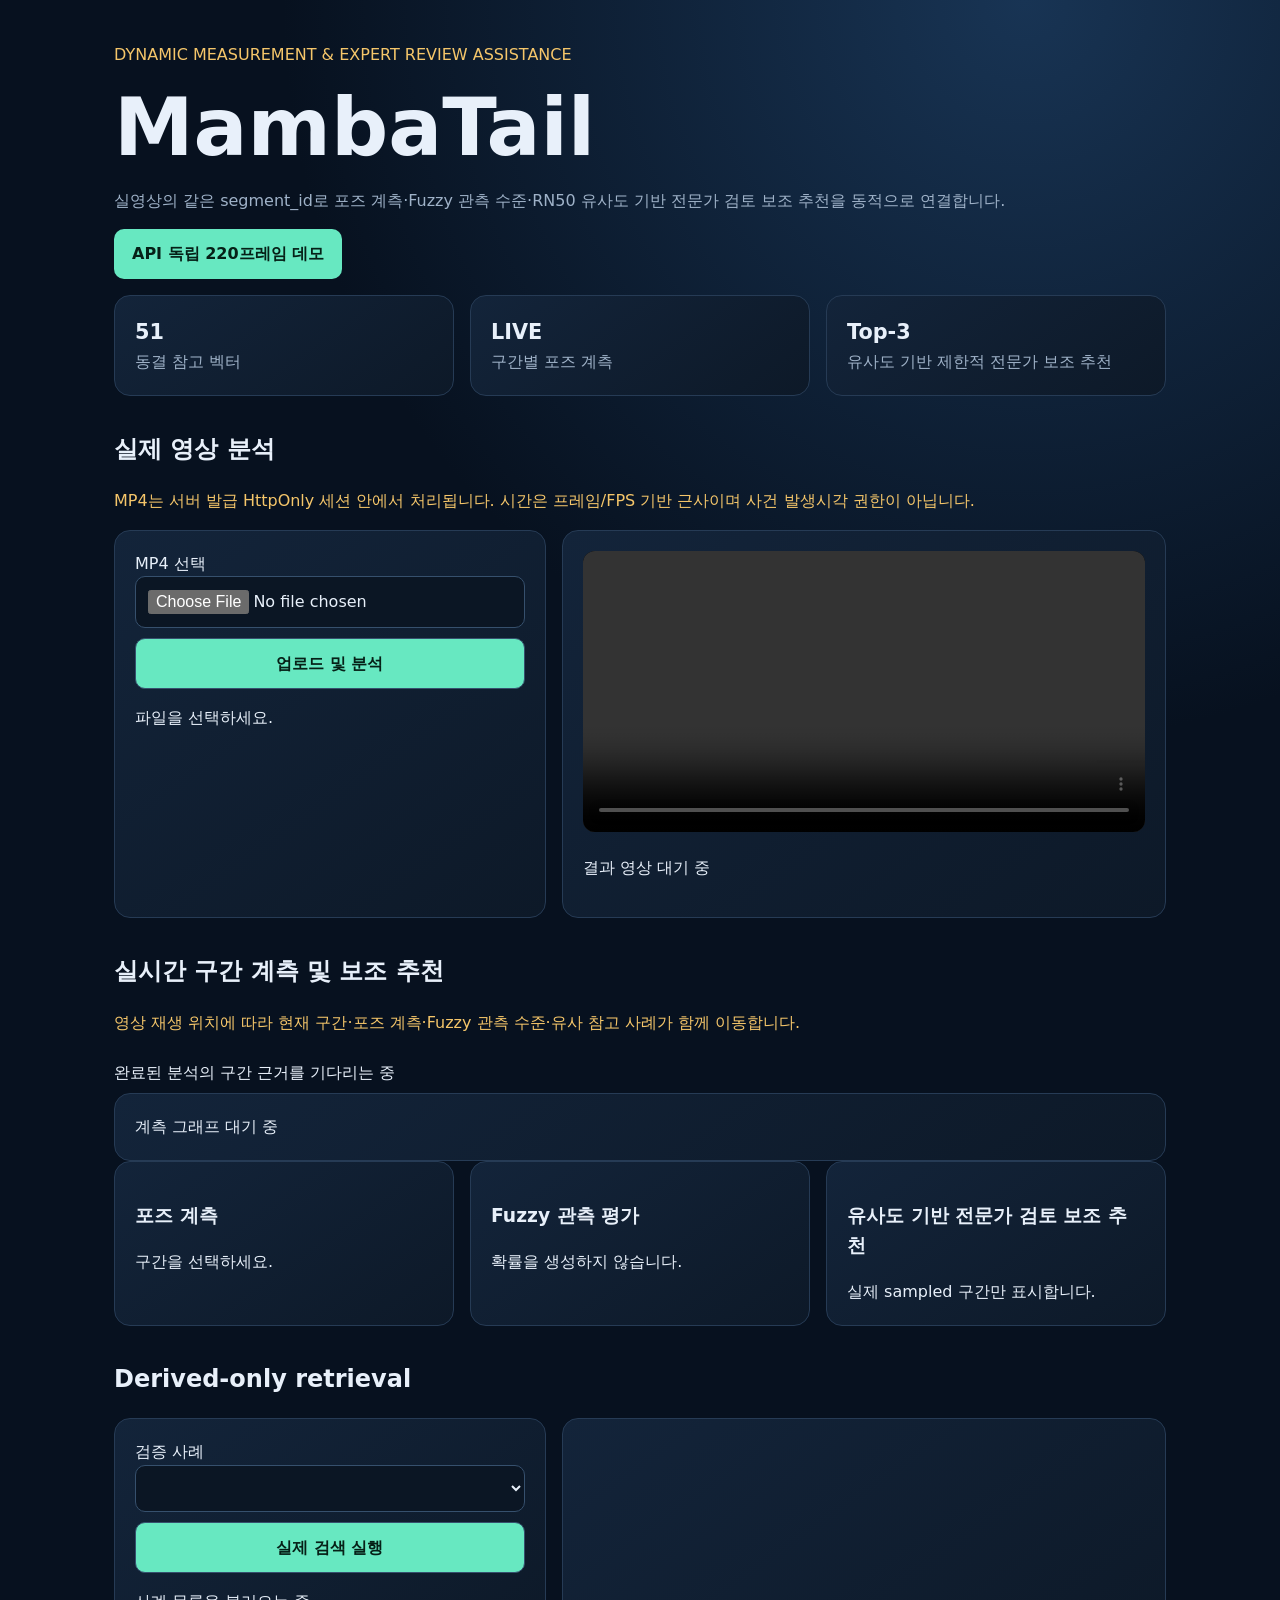
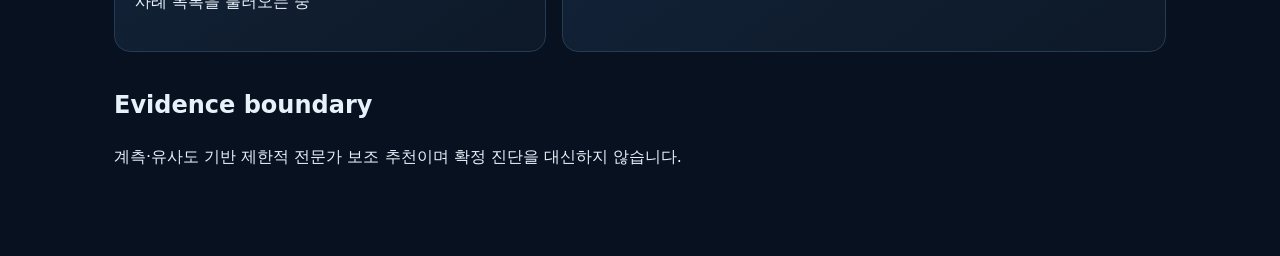
==== commit 676ea88a: "feat: connect live measurements to review assistance" ====
--- a/app/static/index.html
+++ b/app/static/index.html
@@ -1,9 +1,8 @@
 <!doctype html><html lang="ko"><head><meta charset="utf-8"><meta name="viewport" content="width=device-width,initial-scale=1"><link rel="icon" href="data:,"><title>MambaTail Evidence Portfolio</title>
-<style>:root{color-scheme:dark;--bg:#07111f;--panel:#101d2e;--line:#263b55;--text:#e8f0fa;--muted:#9fb2c8;--mint:#67e8c1;--amber:#f5c66a}*{box-sizing:border-box}body{margin:0;font:16px/1.6 system-ui,sans-serif;background:radial-gradient(circle at 80% 0,#183454 0,transparent 35%),var(--bg);color:var(--text)}main{max-width:1100px;margin:auto;padding:48px 24px 80px}header{padding:36px 0 24px}.eyebrow{letter-spacing:.15em;color:var(--mint);font-size:.78rem;font-weight:700}.hero{font-size:clamp(2.5rem,7vw,5.4rem);line-height:.96;margin:.25em 0}.lede{max-width:760px;color:var(--muted);font-size:1.15rem}.grid{display:grid;grid-template-columns:repeat(3,1fr);gap:16px}.card{background:linear-gradient(145deg,#13243a,#0d1928);border:1px solid var(--line);border-radius:18px;padding:22px}.card strong{display:block;font-size:1.35rem}.card span{color:var(--muted)}section{margin-top:36px}.demo{display:grid;grid-template-columns:1fr 1.4fr;gap:18px}.control,.results{background:var(--panel);border:1px solid var(--line);border-radius:18px;padding:22px}select,button,input{width:100%;padding:12px 14px;border-radius:10px;border:1px solid #36506d;background:#0b1624;color:var(--text);font:inherit}button{margin-top:12px;background:var(--mint);color:#062017;font-weight:800;cursor:pointer}button:disabled{opacity:.55}.result{padding:12px 0;border-bottom:1px solid var(--line)}.rank{color:var(--mint);font-weight:800}.score{color:var(--amber)}code{color:#bcd7f5}.notice{color:var(--amber)}video{width:100%;min-height:220px;background:#000;border-radius:12px}.timeline{display:flex;gap:8px;overflow-x:auto;padding:8px 0}.timeline button{min-width:150px;width:auto;margin:0;background:#243b55;color:var(--text)}.timeline button.active{background:var(--mint);color:#062017}.evidence-grid{display:grid;grid-template-columns:1fr 1fr 1fr;gap:14px}.evidence-grid article{background:var(--panel);border:1px solid var(--line);border-radius:14px;padding:18px}.evidence-grid h3{margin-top:0}.hit{border-top:1px solid var(--line);padding:8px 0}.meter{height:12px;background:#23364d;border-radius:99px;overflow:hidden}.meter i{display:block;height:100%;background:var(--mint)}footer{margin-top:52px;color:var(--muted);border-top:1px solid var(--line);padding-top:20px}@media(max-width:760px){main{padding:28px 16px 50px}.grid,.demo,.evidence-grid{grid-template-columns:1fr}.hero{font-size:3rem}}</style></head>
-<body><main><header><div class="eyebrow">CPU FIRST CANINE OBSERVATION RESEARCH</div><h1 class="hero">MambaTail</h1><p class="lede">포즈와 유사 사례 검색을 분리해 관찰 가능한 근거를 제시하는 연구 포트폴리오입니다. 아래 시연은 실제 API, SQLite 메타데이터, 동결된 51개 CLIP RN50 벡터를 통과합니다.</p><p><a href="/demo/" style="display:inline-block;background:var(--mint);color:#062017;padding:12px 18px;border-radius:10px;font-weight:800;text-decoration:none">사전 계산 포즈 즉시 데모</a></p></header>
-<div class="grid"><div class="card"><strong>51</strong><span>immutable reference vectors</span></div><div class="card"><strong>UNKNOWN</strong><span>query behavior status</span></div><div class="card"><strong>No diagnosis</strong><span>technical observation only</span></div></div>
-<section><h2>실제 영상 분석</h2><p class="notice">승인된 MP4만 로컬 CPU 단일 워커에서 처리합니다. 프레임 단위 Detector·native17·RN50 관찰이며 행동 확정이나 추적 결과가 아닙니다.</p><div class="demo"><div class="control"><label for="videoFile">MP4 선택</label><input id="videoFile" type="file" accept="video/mp4"><button id="analyze">업로드 및 분석</button><p id="videoState">파일을 선택하세요.</p><code id="jobInfo"></code></div><div class="results"><video id="artifact" controls playsinline></video><p id="videoMeta">결과 영상 대기 중</p></div></div></section>
-<section id="temporal"><h2>시간 구간별 관찰 근거</h2><p class="notice">구간은 행동 bout가 아니라 고정 관찰 단위입니다. 참고 라벨은 입력 영상의 행동 확정이 아니며, 개체 ID는 UNVERIFIED입니다.</p><div id="timeline" class="timeline"><span>완료된 분석의 구간 근거를 기다리는 중</span></div><div class="evidence-grid"><article><h3>포즈 관찰</h3><div id="poseEvidence">구간을 선택하세요.</div></article><article><h3>Fuzzy 설명</h3><div id="fuzzyEvidence">확률을 생성하지 않습니다.</div></article><article><h3>CLIP 참고 Top 3</h3><div id="clipEvidence">공개 이미지는 제공하지 않습니다.</div></article></div><p id="reviewSummary" class="notice"></p></section>
-<section><h2>Derived only retrieval demo</h2><p class="notice">사례 ID를 선택하면 동일한 동결 gallery 안에서 cosine Top-k를 계산합니다. 새 이미지 추론이나 전문가 행동 확률이 아닙니다.</p><div class="demo"><div class="control"><label for="case">검증 사례</label><select id="case"></select><button id="search">실제 검색 실행</button><p id="status">사례 목록을 불러오는 중</p></div><div class="results" id="results">검색 결과가 여기에 표시됩니다.</div></div></section>
-<section><h2>Evidence boundary</h2><p>RTMPose native17과 CLIP RN50은 정적 입력에서 실행 검증됐습니다. 연속 영상의 PTS와 개체 결속, 전문가 행동 정확도, 임상·복지 판단은 검증되지 않았습니다. 과학 상태는 <code>SCIENTIFIC_NO_PROMOTION</code>입니다.</p></section><footer>Official target URL: freedom49032.kr · GitHub: universefreedom/Mambatail</footer></main>
-<script>const OWNER='local-browser-owner',status=document.querySelector('#status'),select=document.querySelector('#case'),results=document.querySelector('#results'),videoState=document.querySelector('#videoState'),jobInfo=document.querySelector('#jobInfo'),artifact=document.querySelector('#artifact'),videoMeta=document.querySelector('#videoMeta');const ownerHeaders={'X-Owner-ID':OWNER};let segments=[];async function boot(){try{const r=await fetch('/api/v1/cases?limit=12');if(!r.ok)throw Error(r.status);const d=await r.json();for(const x of d.items){const o=document.createElement('option');o.value=x.case_id;o.textContent=`${x.case_id} · source ${x.source_id} · shot ${x.shot_id}`;select.append(o)}status.textContent=`DB에서 ${d.total}개 사례 확인 · 12개 공개 선택지 표시`;const restore=new URLSearchParams(location.search).get('job');if(restore){jobInfo.textContent=`job ${restore}`;void poll(restore)}}catch(e){status.textContent=`사례 로드 실패: ${e.message}`}}document.querySelector('#analyze').onclick=async()=>{const f=document.querySelector('#videoFile').files[0];if(!f){videoState.textContent='MP4 파일을 선택하세요.';return}const form=new FormData();form.append('file',f);videoState.textContent=`업로드 중 · ${f.name} · ${f.size} bytes`;document.querySelector('#analyze').disabled=true;try{const r=await fetch('/api/v1/videos',{method:'POST',headers:ownerHeaders,body:form});const d=await r.json();if(!r.ok)throw Error(d.detail||r.status);jobInfo.textContent=`job ${d.job_id}\nsha ${d.input_sha256}`;history.replaceState(null,'',`?job=${d.job_id}`);await poll(d.job_id)}catch(e){videoState.textContent=`FAILED · ${e.message}`}finally{document.querySelector('#analyze').disabled=false}};async function poll(id){for(let i=0;i<600;i++){const r=await fetch(`/api/v1/jobs/${id}`,{headers:ownerHeaders});const j=await r.json();if(!r.ok)throw Error(j.detail||r.status);videoState.textContent=`${j.status} · processed ${j.processed_frames} · pose ${j.pose_frames} · clip ${j.clip_encoded_frames}`;if(j.status==='FAILED')throw Error(j.error_code);if(j.status==='COMPLETED'){const rr=await fetch(`/api/v1/jobs/${id}/results`,{headers:ownerHeaders});const d=await rr.json(),a=d.artifacts[0];artifact.src=`/api/v1/jobs/${id}/artifacts/${a.artifact_id}`;artifact.onloadedmetadata=()=>videoMeta.textContent=`canplay metadata · ${artifact.videoWidth}×${artifact.videoHeight} · ${artifact.duration.toFixed(2)}s · ${d.behavior_status} · track ${d.track_id}`;await loadSegments(id);return}await new Promise(x=>setTimeout(x,1000))}throw Error('job timeout')}async function loadSegments(id){const r=await fetch(`/api/v1/jobs/${id}/segments`,{headers:ownerHeaders});const d=await r.json();if(!r.ok)throw Error(d.detail||r.status);segments=d.segments;const timeline=document.querySelector('#timeline');timeline.textContent='';segments.forEach((s,i)=>{const b=document.createElement('button');b.type='button';b.dataset.segment=s.segment_id;b.textContent=`${s.start_time_sec.toFixed(1)}–${s.end_time_sec.toFixed(1)}초 · ${s.fuzzy_observation.output_category}`;b.onclick=()=>selectSegment(i,true);timeline.append(b)});if(segments.length)selectSegment(0,false)}function selectSegment(i,seek){const s=segments[i];document.querySelectorAll('#timeline button').forEach((b,n)=>b.classList.toggle('active',n===i));if(seek&&Number.isFinite(s.start_time_sec))artifact.currentTime=s.start_time_sec;const p=s.pose_observation;const pose=document.querySelector('#poseEvidence');pose.textContent='';[['유효 관절 비율',p.valid_joint_ratio.toFixed(3)],['정규화 변화 중앙값',p.normalized_pose_change_median?.toFixed(5)??'null'],['유효 변화 쌍',p.valid_change_pairs],['개체 ID',s.subject_identity_authority]].forEach(([k,v])=>{const x=document.createElement('p');x.textContent=`${k}: ${v}`;pose.append(x)});const fuzzy=document.querySelector('#fuzzyEvidence');fuzzy.textContent='';const title=document.createElement('strong');title.textContent=s.fuzzy_observation.output_category;fuzzy.append(title,document.createElement('br'),document.createTextNode(s.fuzzy_observation.explanation_text));const clip=document.querySelector('#clipEvidence');clip.textContent='';s.clip_reference_hits.forEach(h=>{const x=document.createElement('div');x.className='hit';x.textContent=`Top ${h.rank} · ${h.reference_label} 주석 사례 · cosine ${h.similarity.toFixed(6)} · source ${h.source_id}`;clip.append(x)});document.querySelector('#reviewSummary').textContent=`${s.segment_id} · ${s.review_assistance}${s.source_warning?' · '+s.source_warning:''}`}artifact.addEventListener('timeupdate',()=>{const i=segments.findIndex(s=>artifact.currentTime>=s.start_time_sec&&artifact.currentTime<s.end_time_sec);if(i>=0&&!document.querySelectorAll('#timeline button')[i]?.classList.contains('active'))selectSegment(i,false)});document.querySelector('#search').onclick=async()=>{status.textContent='API → DB → gallery 검색 중';results.textContent='';try{const r=await fetch('/api/v1/search',{method:'POST',headers:{'content-type':'application/json'},body:JSON.stringify({query_case_id:select.value,top_k:5})});const d=await r.json();if(!r.ok)throw Error(d.detail||r.status);status.textContent=`${d.execution_mode} · ${d.latency_ms.toFixed(2)} ms`;for(const x of d.results){const el=document.createElement('div');el.className='result';el.innerHTML=`<span class=rank>#${x.rank}</span> <b>${x.case_id}</b><br><span>source ${x.source_id} · shot ${x.shot_id}</span><br><span class=score>cosine ${x.similarity_or_distance.toFixed(6)}</span> · behavior ${x.query_behavior_status}`;results.append(el)}}catch(e){status.textContent=`검색 실패: ${e.message}`}};boot();</script></body></html>
+<style>:root{color-scheme:dark;--bg:#07111f;--panel:#101d2e;--line:#263b55;--text:#e8f0fa;--muted:#9fb2c8;--mint:#67e8c1;--amber:#f5c66a}*{box-sizing:border-box}body{margin:0;font:16px/1.6 system-ui,sans-serif;background:radial-gradient(circle at 80% 0,#183454 0,transparent 35%),var(--bg);color:var(--text)}main{max-width:1100px;margin:auto;padding:42px 24px 70px}.hero{font-size:clamp(2.5rem,7vw,5rem);line-height:1;margin:.25em 0}.lede,.muted{color:var(--muted)}.grid,.demo,.evidence-grid{display:grid;gap:16px}.grid{grid-template-columns:repeat(3,1fr)}.demo{grid-template-columns:1fr 1.4fr}.evidence-grid{grid-template-columns:repeat(3,1fr)}.card,.control,.results,.evidence-grid article{background:linear-gradient(145deg,#13243a,#0d1928);border:1px solid var(--line);border-radius:16px;padding:20px}.card strong{font-size:1.3rem}.card span{display:block;color:var(--muted)}section{margin-top:34px}select,button,input{width:100%;padding:12px;border-radius:10px;border:1px solid #36506d;background:#0b1624;color:var(--text);font:inherit}button{margin-top:10px;background:var(--mint);color:#062017;font-weight:800;cursor:pointer}.notice{color:var(--amber)}video{width:100%;min-height:220px;background:#000;border-radius:12px}.timeline{display:flex;gap:8px;overflow-x:auto;padding:8px 0}.timeline button{min-width:180px;width:auto;margin:0;background:#243b55;color:var(--text)}.timeline button.active{background:var(--mint);color:#062017}.hit{border-top:1px solid var(--line);padding:8px 0}.meter{height:10px;background:#23364d;border-radius:9px;overflow:hidden}.meter i{display:block;height:100%;background:var(--mint)}.pose-card{width:100%;height:140px;background:#07111f;border-radius:10px}.pose-card line{stroke:var(--mint);stroke-width:3}.pose-card circle{fill:#e8f0fa}.graph-row{display:grid;grid-template-columns:90px 1fr minmax(240px,auto);gap:10px;align-items:center;background:#0b1624;color:var(--text);margin:6px 0;text-align:left}.graph-row i{display:block;height:12px;background:var(--mint);border-radius:8px}.graph-row em{font-style:normal;font-size:.82em}.graph-row.active{outline:2px solid var(--amber)}a.button{display:inline-block;background:var(--mint);color:#062017;padding:12px 18px;border-radius:10px;font-weight:800;text-decoration:none}@media(max-width:760px){main{padding:25px 14px}.grid,.demo,.evidence-grid{grid-template-columns:1fr}.graph-row{grid-template-columns:72px 1fr}.graph-row em{grid-column:1/-1}}</style></head>
+<body><main><header><div class="notice">DYNAMIC MEASUREMENT & EXPERT REVIEW ASSISTANCE</div><h1 class="hero">MambaTail</h1><p class="lede">실영상의 같은 segment_id로 포즈 계측·Fuzzy 관측 수준·RN50 유사도 기반 전문가 검토 보조 추천을 동적으로 연결합니다.</p><p><a class="button" href="/demo/">API 독립 220프레임 데모</a></p></header>
+<div class="grid"><div class="card"><strong>51</strong><span>동결 참고 벡터</span></div><div class="card"><strong>LIVE</strong><span>구간별 포즈 계측</span></div><div class="card"><strong>Top-3</strong><span>유사도 기반 제한적 전문가 보조 추천</span></div></div>
+<section><h2>실제 영상 분석</h2><p class="notice">MP4는 서버 발급 HttpOnly 세션 안에서 처리됩니다. 시간은 프레임/FPS 기반 근사이며 사건 발생시각 권한이 아닙니다.</p><div class="demo"><div class="control"><label for="videoFile">MP4 선택</label><input id="videoFile" type="file" accept="video/mp4"><button id="analyze">업로드 및 분석</button><p id="videoState">파일을 선택하세요.</p><code id="jobInfo"></code></div><div class="results"><video id="artifact" controls playsinline></video><p id="videoMeta">결과 영상 대기 중</p></div></div></section>
+<section><h2>실시간 구간 계측 및 보조 추천</h2><p class="notice">영상 재생 위치에 따라 현재 구간·포즈 계측·Fuzzy 관측 수준·유사 참고 사례가 함께 이동합니다.</p><div id="timeline" class="timeline"><span>완료된 분석의 구간 근거를 기다리는 중</span></div><div id="observationGraph" class="card">계측 그래프 대기 중</div><div class="evidence-grid"><article><h3>포즈 계측</h3><div id="poseEvidence">구간을 선택하세요.</div></article><article><h3>Fuzzy 관측 평가</h3><div id="fuzzyEvidence">확률을 생성하지 않습니다.</div></article><article><h3>유사도 기반 전문가 검토 보조 추천</h3><div id="clipEvidence">실제 sampled 구간만 표시합니다.</div></article></div><p id="reviewSummary" class="notice"></p></section>
+<section><h2>Derived-only retrieval</h2><div class="demo"><div class="control"><label for="case">검증 사례</label><select id="case"></select><button id="search">실제 검색 실행</button><p id="status">사례 목록을 불러오는 중</p></div><div class="results" id="results"></div></div></section>
+<section><h2>Evidence boundary</h2><p>계측·유사도 기반 제한적 전문가 보조 추천이며 확정 진단을 대신하지 않습니다.</p></section></main><script src="/app.js?v=4"></script></body></html>
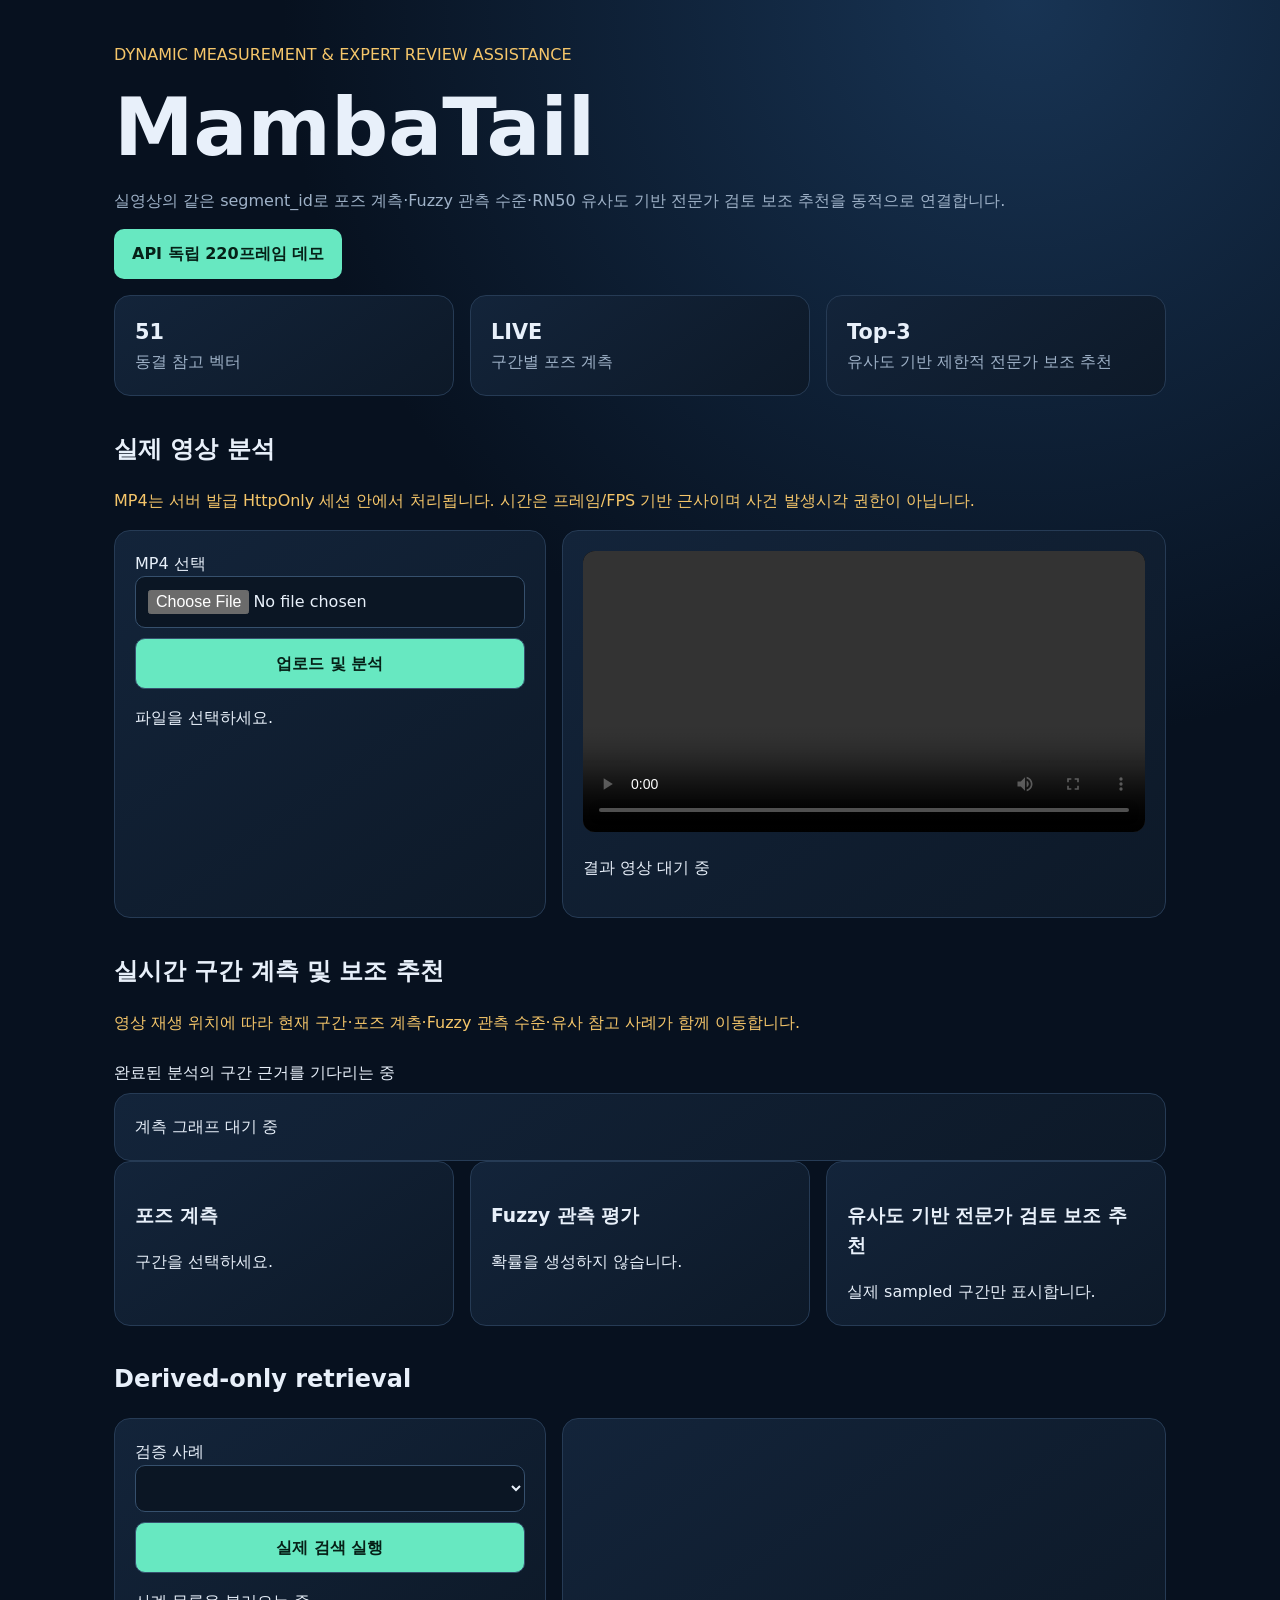
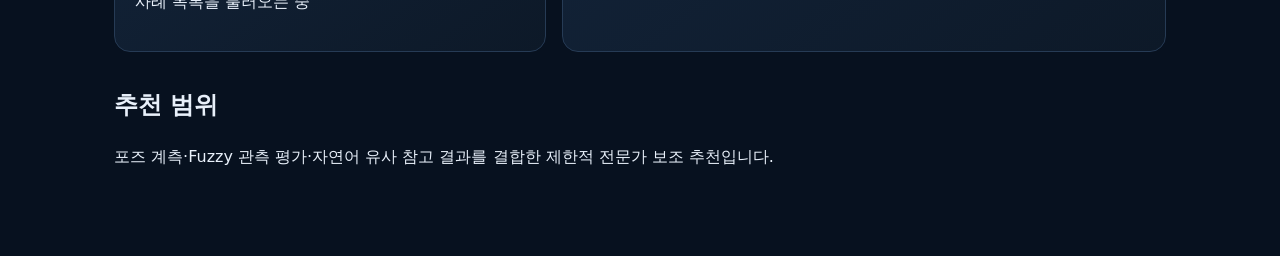
==== commit e2f84738: "feat: present natural-language similarity recommendations" ====
--- a/app/static/index.html
+++ b/app/static/index.html
@@ -5,4 +5,4 @@
 <section><h2>실제 영상 분석</h2><p class="notice">MP4는 서버 발급 HttpOnly 세션 안에서 처리됩니다. 시간은 프레임/FPS 기반 근사이며 사건 발생시각 권한이 아닙니다.</p><div class="demo"><div class="control"><label for="videoFile">MP4 선택</label><input id="videoFile" type="file" accept="video/mp4"><button id="analyze">업로드 및 분석</button><p id="videoState">파일을 선택하세요.</p><code id="jobInfo"></code></div><div class="results"><video id="artifact" controls playsinline></video><p id="videoMeta">결과 영상 대기 중</p></div></div></section>
 <section><h2>실시간 구간 계측 및 보조 추천</h2><p class="notice">영상 재생 위치에 따라 현재 구간·포즈 계측·Fuzzy 관측 수준·유사 참고 사례가 함께 이동합니다.</p><div id="timeline" class="timeline"><span>완료된 분석의 구간 근거를 기다리는 중</span></div><div id="observationGraph" class="card">계측 그래프 대기 중</div><div class="evidence-grid"><article><h3>포즈 계측</h3><div id="poseEvidence">구간을 선택하세요.</div></article><article><h3>Fuzzy 관측 평가</h3><div id="fuzzyEvidence">확률을 생성하지 않습니다.</div></article><article><h3>유사도 기반 전문가 검토 보조 추천</h3><div id="clipEvidence">실제 sampled 구간만 표시합니다.</div></article></div><p id="reviewSummary" class="notice"></p></section>
 <section><h2>Derived-only retrieval</h2><div class="demo"><div class="control"><label for="case">검증 사례</label><select id="case"></select><button id="search">실제 검색 실행</button><p id="status">사례 목록을 불러오는 중</p></div><div class="results" id="results"></div></div></section>
-<section><h2>Evidence boundary</h2><p>계측·유사도 기반 제한적 전문가 보조 추천이며 확정 진단을 대신하지 않습니다.</p></section></main><script src="/app.js?v=4"></script></body></html>
+<section><h2>추천 범위</h2><p>포즈 계측·Fuzzy 관측 평가·자연어 유사 참고 결과를 결합한 제한적 전문가 보조 추천입니다.</p></section></main><script src="/app.js?v=5"></script></body></html>
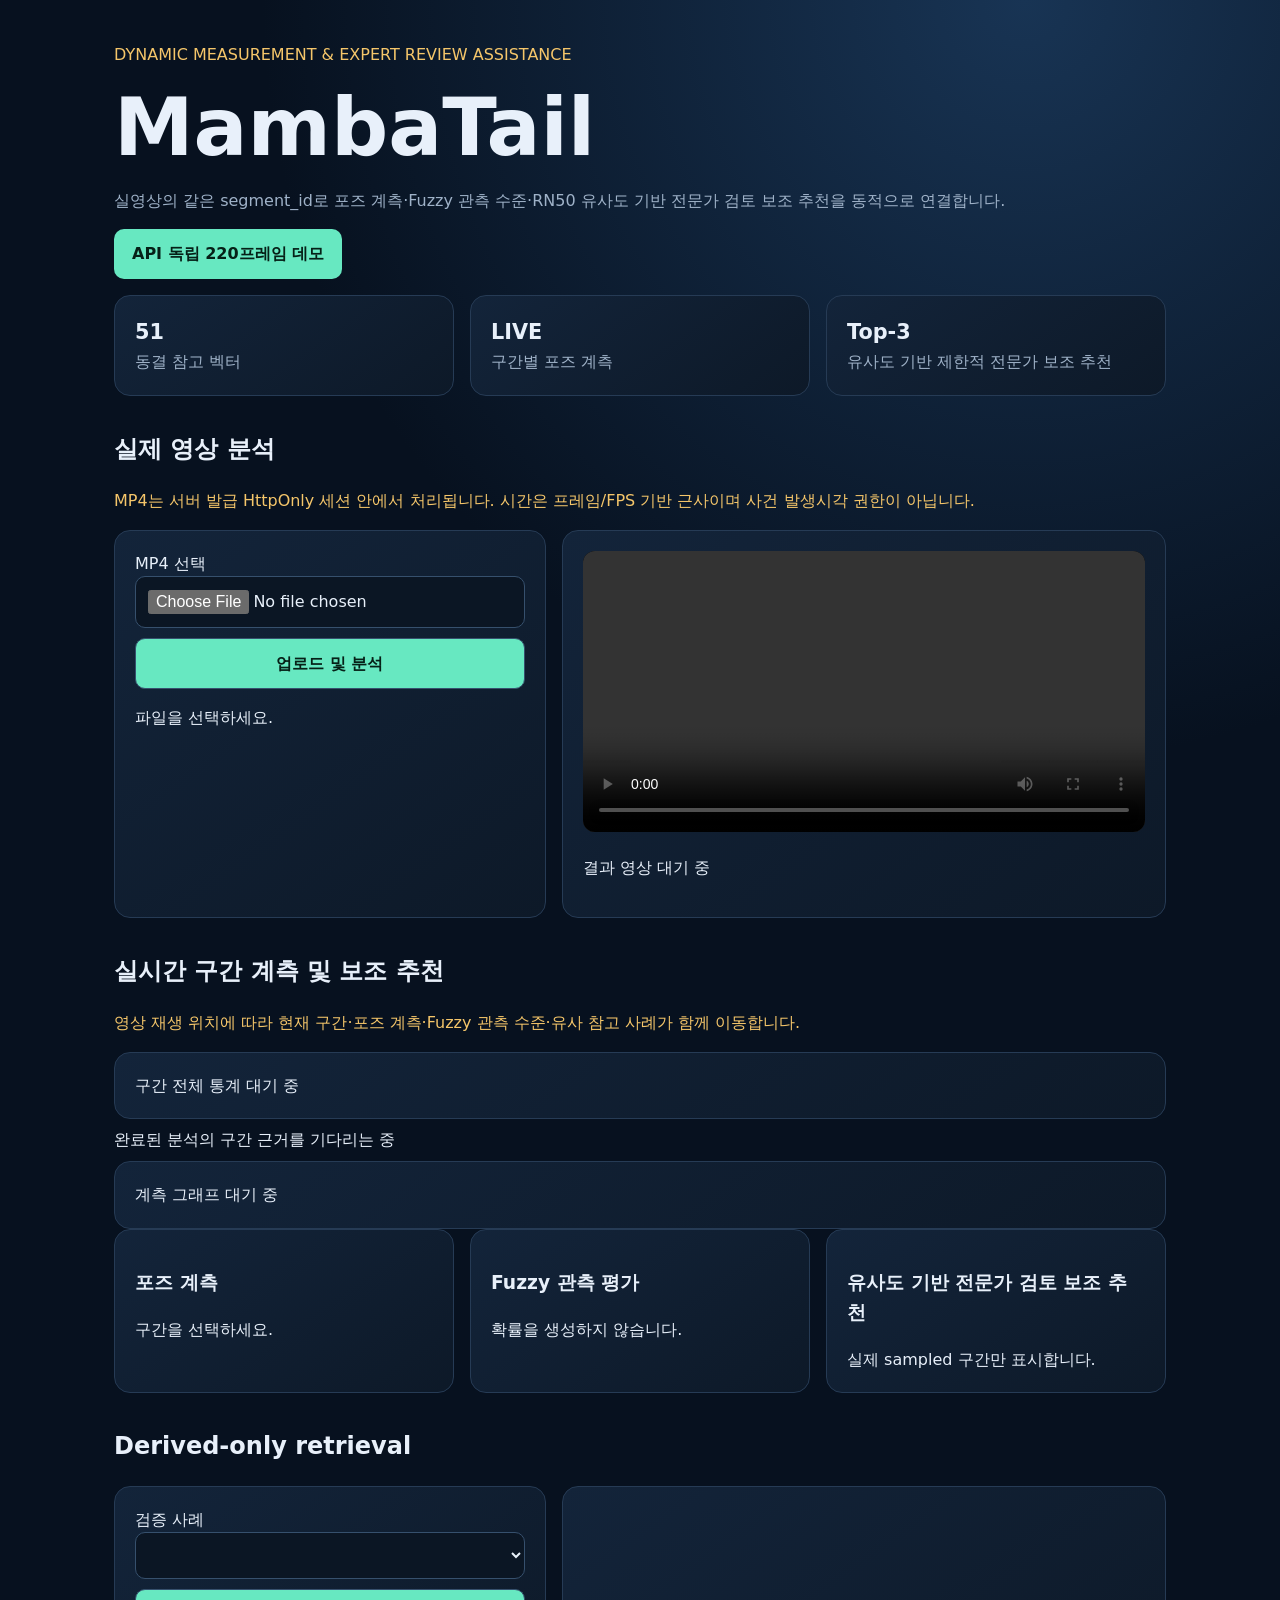
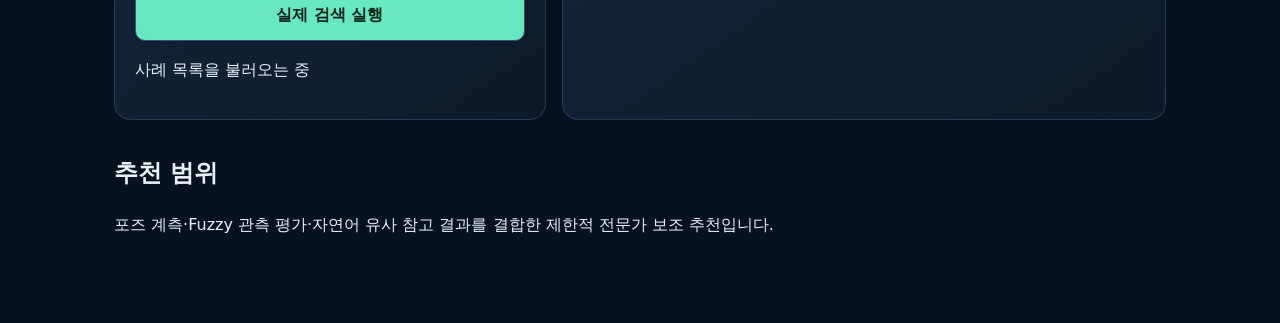
==== commit cb8251d0: "feat: integrate synchronized observation presentation" ====
--- a/app/static/index.html
+++ b/app/static/index.html
@@ -1,8 +1,8 @@
 <!doctype html><html lang="ko"><head><meta charset="utf-8"><meta name="viewport" content="width=device-width,initial-scale=1"><link rel="icon" href="data:,"><title>MambaTail Evidence Portfolio</title>
-<style>:root{color-scheme:dark;--bg:#07111f;--panel:#101d2e;--line:#263b55;--text:#e8f0fa;--muted:#9fb2c8;--mint:#67e8c1;--amber:#f5c66a}*{box-sizing:border-box}body{margin:0;font:16px/1.6 system-ui,sans-serif;background:radial-gradient(circle at 80% 0,#183454 0,transparent 35%),var(--bg);color:var(--text)}main{max-width:1100px;margin:auto;padding:42px 24px 70px}.hero{font-size:clamp(2.5rem,7vw,5rem);line-height:1;margin:.25em 0}.lede,.muted{color:var(--muted)}.grid,.demo,.evidence-grid{display:grid;gap:16px}.grid{grid-template-columns:repeat(3,1fr)}.demo{grid-template-columns:1fr 1.4fr}.evidence-grid{grid-template-columns:repeat(3,1fr)}.card,.control,.results,.evidence-grid article{background:linear-gradient(145deg,#13243a,#0d1928);border:1px solid var(--line);border-radius:16px;padding:20px}.card strong{font-size:1.3rem}.card span{display:block;color:var(--muted)}section{margin-top:34px}select,button,input{width:100%;padding:12px;border-radius:10px;border:1px solid #36506d;background:#0b1624;color:var(--text);font:inherit}button{margin-top:10px;background:var(--mint);color:#062017;font-weight:800;cursor:pointer}.notice{color:var(--amber)}video{width:100%;min-height:220px;background:#000;border-radius:12px}.timeline{display:flex;gap:8px;overflow-x:auto;padding:8px 0}.timeline button{min-width:180px;width:auto;margin:0;background:#243b55;color:var(--text)}.timeline button.active{background:var(--mint);color:#062017}.hit{border-top:1px solid var(--line);padding:8px 0}.meter{height:10px;background:#23364d;border-radius:9px;overflow:hidden}.meter i{display:block;height:100%;background:var(--mint)}.pose-card{width:100%;height:140px;background:#07111f;border-radius:10px}.pose-card line{stroke:var(--mint);stroke-width:3}.pose-card circle{fill:#e8f0fa}.graph-row{display:grid;grid-template-columns:90px 1fr minmax(240px,auto);gap:10px;align-items:center;background:#0b1624;color:var(--text);margin:6px 0;text-align:left}.graph-row i{display:block;height:12px;background:var(--mint);border-radius:8px}.graph-row em{font-style:normal;font-size:.82em}.graph-row.active{outline:2px solid var(--amber)}a.button{display:inline-block;background:var(--mint);color:#062017;padding:12px 18px;border-radius:10px;font-weight:800;text-decoration:none}@media(max-width:760px){main{padding:25px 14px}.grid,.demo,.evidence-grid{grid-template-columns:1fr}.graph-row{grid-template-columns:72px 1fr}.graph-row em{grid-column:1/-1}}</style></head>
+<style>:root{color-scheme:dark;--bg:#07111f;--panel:#101d2e;--line:#263b55;--text:#e8f0fa;--muted:#9fb2c8;--mint:#67e8c1;--amber:#f5c66a}*{box-sizing:border-box}body{margin:0;font:16px/1.6 system-ui,sans-serif;background:radial-gradient(circle at 80% 0,#183454 0,transparent 35%),var(--bg);color:var(--text)}main{max-width:1100px;margin:auto;padding:42px 24px 70px}.hero{font-size:clamp(2.5rem,7vw,5rem);line-height:1;margin:.25em 0}.lede,.muted{color:var(--muted)}.grid,.demo,.evidence-grid{display:grid;gap:16px}.grid{grid-template-columns:repeat(3,1fr)}.demo{grid-template-columns:1fr 1.4fr}.evidence-grid{grid-template-columns:repeat(3,1fr);min-width:0}.evidence-grid article{min-width:0;overflow-wrap:anywhere}.card,.control,.results,.evidence-grid article{background:linear-gradient(145deg,#13243a,#0d1928);border:1px solid var(--line);border-radius:16px;padding:20px}.card strong{font-size:1.3rem}.card span{display:block;color:var(--muted)}section{margin-top:34px}select,button,input{width:100%;padding:12px;border-radius:10px;border:1px solid #36506d;background:#0b1624;color:var(--text);font:inherit}button{margin-top:10px;background:var(--mint);color:#062017;font-weight:800;cursor:pointer}.notice{color:var(--amber)}video{width:100%;min-height:220px;background:#000;border-radius:12px}.timeline{display:flex;gap:8px;overflow-x:auto;padding:8px 0;max-width:100%}.timeline button{min-width:180px;width:auto;margin:0;background:#243b55;color:var(--text)}.timeline button.active{background:var(--mint);color:#062017}.hit{border-top:1px solid var(--line);padding:8px 0}.public-hit{display:grid;grid-template-columns:84px minmax(0,1fr);gap:10px;align-items:center}.public-hit img{width:84px;height:68px;object-fit:cover;border-radius:9px}.meter{height:10px;background:#23364d;border-radius:9px;overflow:hidden}.meter i{display:block;height:100%;background:var(--mint)}.pose-card{width:100%;height:140px;background:#07111f;border-radius:10px}.pose-card line{stroke:var(--mint);stroke-width:3}.pose-card circle{fill:#e8f0fa}.graph-row{display:grid;grid-template-columns:90px 1fr minmax(240px,auto);gap:10px;align-items:center;background:#0b1624;color:var(--text);margin:6px 0;text-align:left}.graph-row i{display:block;height:12px;background:var(--mint);border-radius:8px}.graph-row em{font-style:normal;font-size:.82em}.graph-row.active{outline:2px solid var(--amber)}a.button{display:inline-block;background:var(--mint);color:#062017;padding:12px 18px;border-radius:10px;font-weight:800;text-decoration:none}@media(max-width:760px){main{padding:25px 14px}.grid,.demo,.evidence-grid{grid-template-columns:minmax(0,1fr)}.graph-row{grid-template-columns:72px minmax(0,1fr)}.graph-row em{grid-column:1/-1}.public-hit{grid-template-columns:68px minmax(0,1fr)}.public-hit img{width:68px;height:58px}}</style></head>
 <body><main><header><div class="notice">DYNAMIC MEASUREMENT & EXPERT REVIEW ASSISTANCE</div><h1 class="hero">MambaTail</h1><p class="lede">실영상의 같은 segment_id로 포즈 계측·Fuzzy 관측 수준·RN50 유사도 기반 전문가 검토 보조 추천을 동적으로 연결합니다.</p><p><a class="button" href="/demo/">API 독립 220프레임 데모</a></p></header>
 <div class="grid"><div class="card"><strong>51</strong><span>동결 참고 벡터</span></div><div class="card"><strong>LIVE</strong><span>구간별 포즈 계측</span></div><div class="card"><strong>Top-3</strong><span>유사도 기반 제한적 전문가 보조 추천</span></div></div>
 <section><h2>실제 영상 분석</h2><p class="notice">MP4는 서버 발급 HttpOnly 세션 안에서 처리됩니다. 시간은 프레임/FPS 기반 근사이며 사건 발생시각 권한이 아닙니다.</p><div class="demo"><div class="control"><label for="videoFile">MP4 선택</label><input id="videoFile" type="file" accept="video/mp4"><button id="analyze">업로드 및 분석</button><p id="videoState">파일을 선택하세요.</p><code id="jobInfo"></code></div><div class="results"><video id="artifact" controls playsinline></video><p id="videoMeta">결과 영상 대기 중</p></div></div></section>
-<section><h2>실시간 구간 계측 및 보조 추천</h2><p class="notice">영상 재생 위치에 따라 현재 구간·포즈 계측·Fuzzy 관측 수준·유사 참고 사례가 함께 이동합니다.</p><div id="timeline" class="timeline"><span>완료된 분석의 구간 근거를 기다리는 중</span></div><div id="observationGraph" class="card">계측 그래프 대기 중</div><div class="evidence-grid"><article><h3>포즈 계측</h3><div id="poseEvidence">구간을 선택하세요.</div></article><article><h3>Fuzzy 관측 평가</h3><div id="fuzzyEvidence">확률을 생성하지 않습니다.</div></article><article><h3>유사도 기반 전문가 검토 보조 추천</h3><div id="clipEvidence">실제 sampled 구간만 표시합니다.</div></article></div><p id="reviewSummary" class="notice"></p></section>
+<section><h2>실시간 구간 계측 및 보조 추천</h2><p class="notice">영상 재생 위치에 따라 현재 구간·포즈 계측·Fuzzy 관측 수준·유사 참고 사례가 함께 이동합니다.</p><div id="aggregateSummary" class="card">구간 전체 통계 대기 중</div><div id="timeline" class="timeline"><span>완료된 분석의 구간 근거를 기다리는 중</span></div><div id="observationGraph" class="card">계측 그래프 대기 중</div><div class="evidence-grid"><article><h3>포즈 계측</h3><div id="poseEvidence">구간을 선택하세요.</div></article><article><h3>Fuzzy 관측 평가</h3><div id="fuzzyEvidence">확률을 생성하지 않습니다.</div></article><article><h3>유사도 기반 전문가 검토 보조 추천</h3><div id="clipEvidence">실제 sampled 구간만 표시합니다.</div></article></div><p id="reviewSummary" class="notice"></p></section>
 <section><h2>Derived-only retrieval</h2><div class="demo"><div class="control"><label for="case">검증 사례</label><select id="case"></select><button id="search">실제 검색 실행</button><p id="status">사례 목록을 불러오는 중</p></div><div class="results" id="results"></div></div></section>
-<section><h2>추천 범위</h2><p>포즈 계측·Fuzzy 관측 평가·자연어 유사 참고 결과를 결합한 제한적 전문가 보조 추천입니다.</p></section></main><script src="/app.js?v=5"></script></body></html>
+<section><h2>추천 범위</h2><p>포즈 계측·Fuzzy 관측 평가·자연어 유사 참고 결과를 결합한 제한적 전문가 보조 추천입니다.</p></section></main><script src="/app.js?v=6"></script></body></html>
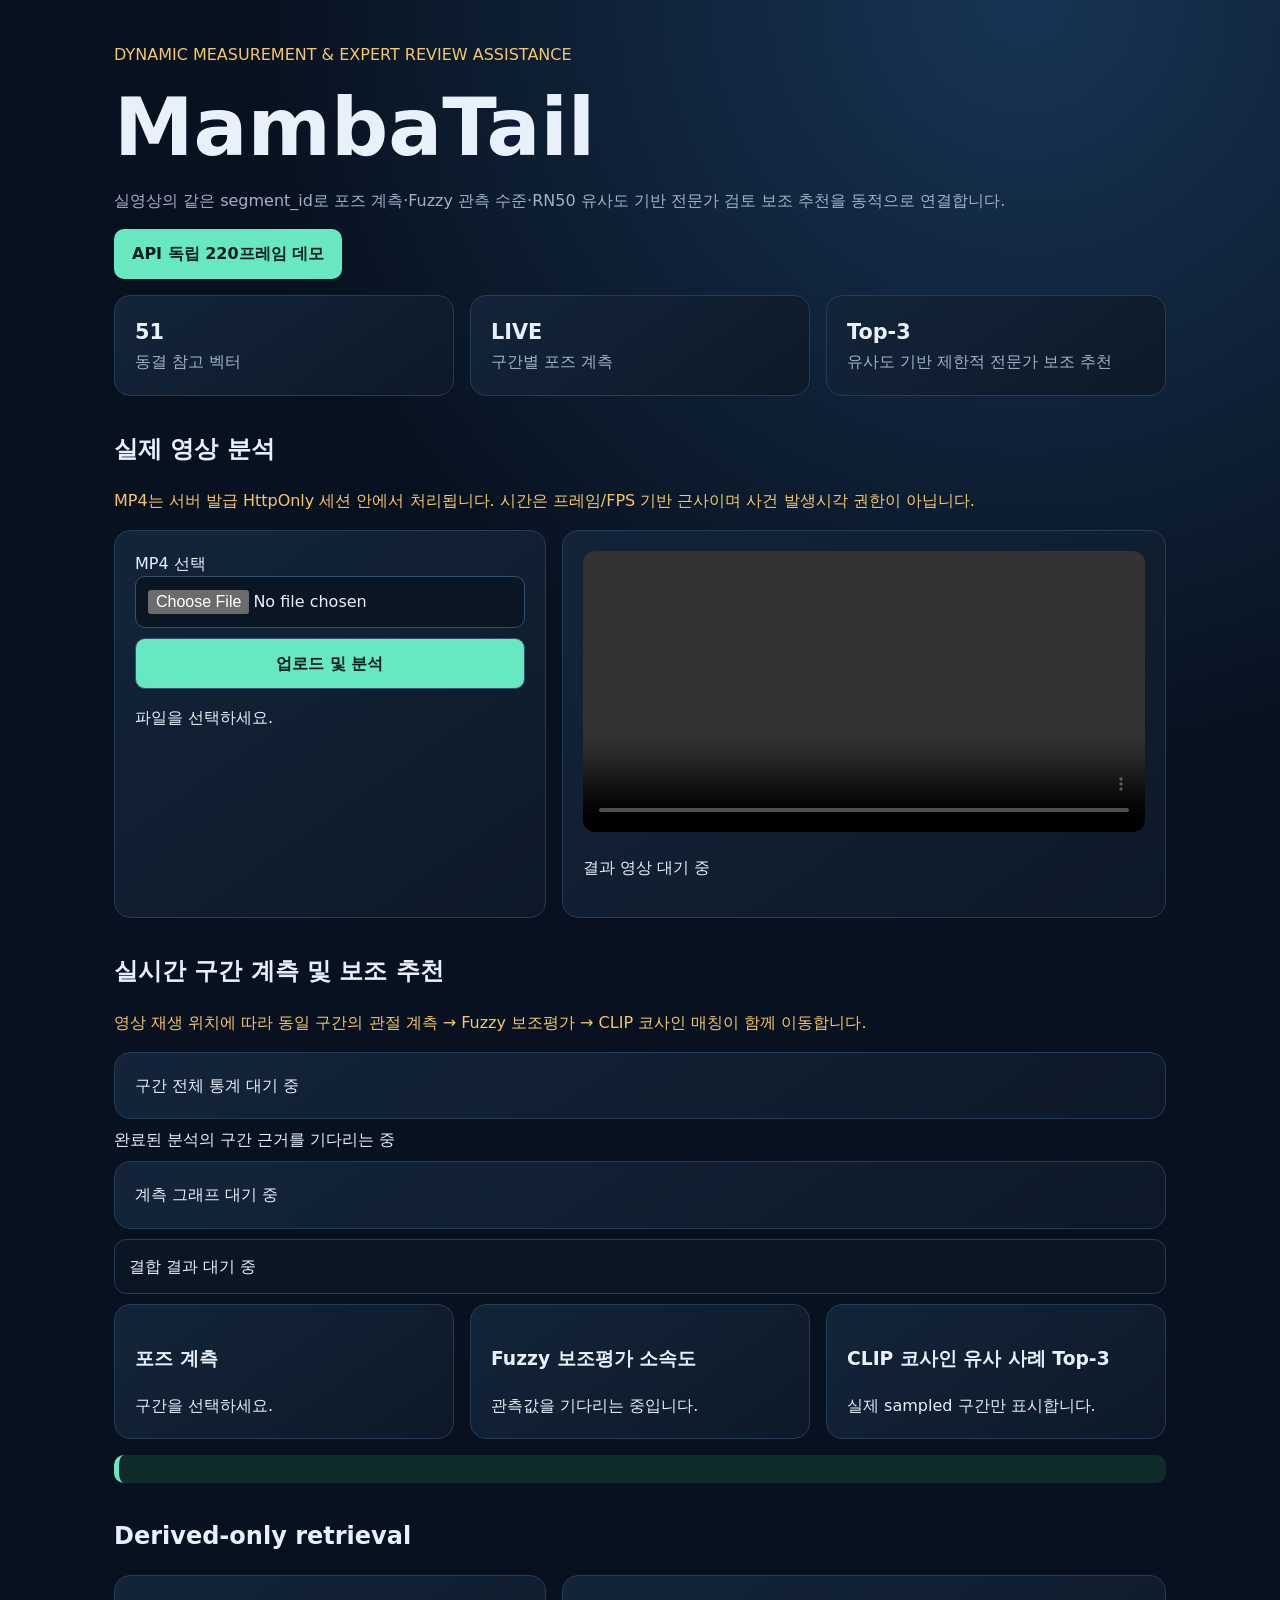
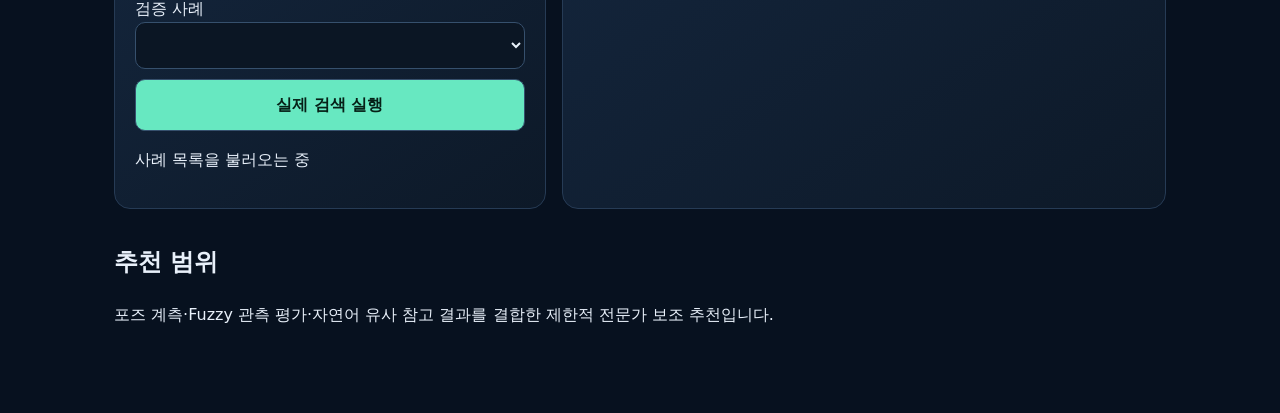
==== commit 3d9219de: "feat: visualize fuzzy and CLIP segment matching" ====
--- a/app/static/index.html
+++ b/app/static/index.html
@@ -1,8 +1,8 @@
 <!doctype html><html lang="ko"><head><meta charset="utf-8"><meta name="viewport" content="width=device-width,initial-scale=1"><link rel="icon" href="data:,"><title>MambaTail Evidence Portfolio</title>
-<style>:root{color-scheme:dark;--bg:#07111f;--panel:#101d2e;--line:#263b55;--text:#e8f0fa;--muted:#9fb2c8;--mint:#67e8c1;--amber:#f5c66a}*{box-sizing:border-box}body{margin:0;font:16px/1.6 system-ui,sans-serif;background:radial-gradient(circle at 80% 0,#183454 0,transparent 35%),var(--bg);color:var(--text)}main{max-width:1100px;margin:auto;padding:42px 24px 70px}.hero{font-size:clamp(2.5rem,7vw,5rem);line-height:1;margin:.25em 0}.lede,.muted{color:var(--muted)}.grid,.demo,.evidence-grid{display:grid;gap:16px}.grid{grid-template-columns:repeat(3,1fr)}.demo{grid-template-columns:1fr 1.4fr}.evidence-grid{grid-template-columns:repeat(3,1fr);min-width:0}.evidence-grid article{min-width:0;overflow-wrap:anywhere}.card,.control,.results,.evidence-grid article{background:linear-gradient(145deg,#13243a,#0d1928);border:1px solid var(--line);border-radius:16px;padding:20px}.card strong{font-size:1.3rem}.card span{display:block;color:var(--muted)}section{margin-top:34px}select,button,input{width:100%;padding:12px;border-radius:10px;border:1px solid #36506d;background:#0b1624;color:var(--text);font:inherit}button{margin-top:10px;background:var(--mint);color:#062017;font-weight:800;cursor:pointer}.notice{color:var(--amber)}video{width:100%;min-height:220px;background:#000;border-radius:12px}.timeline{display:flex;gap:8px;overflow-x:auto;padding:8px 0;max-width:100%}.timeline button{min-width:180px;width:auto;margin:0;background:#243b55;color:var(--text)}.timeline button.active{background:var(--mint);color:#062017}.hit{border-top:1px solid var(--line);padding:8px 0}.public-hit{display:grid;grid-template-columns:84px minmax(0,1fr);gap:10px;align-items:center}.public-hit img{width:84px;height:68px;object-fit:cover;border-radius:9px}.meter{height:10px;background:#23364d;border-radius:9px;overflow:hidden}.meter i{display:block;height:100%;background:var(--mint)}.pose-card{width:100%;height:140px;background:#07111f;border-radius:10px}.pose-card line{stroke:var(--mint);stroke-width:3}.pose-card circle{fill:#e8f0fa}.graph-row{display:grid;grid-template-columns:90px 1fr minmax(240px,auto);gap:10px;align-items:center;background:#0b1624;color:var(--text);margin:6px 0;text-align:left}.graph-row i{display:block;height:12px;background:var(--mint);border-radius:8px}.graph-row em{font-style:normal;font-size:.82em}.graph-row.active{outline:2px solid var(--amber)}a.button{display:inline-block;background:var(--mint);color:#062017;padding:12px 18px;border-radius:10px;font-weight:800;text-decoration:none}@media(max-width:760px){main{padding:25px 14px}.grid,.demo,.evidence-grid{grid-template-columns:minmax(0,1fr)}.graph-row{grid-template-columns:72px minmax(0,1fr)}.graph-row em{grid-column:1/-1}.public-hit{grid-template-columns:68px minmax(0,1fr)}.public-hit img{width:68px;height:58px}}</style></head>
+<style>:root{color-scheme:dark;--bg:#07111f;--panel:#101d2e;--line:#263b55;--text:#e8f0fa;--muted:#9fb2c8;--mint:#67e8c1;--amber:#f5c66a}*{box-sizing:border-box}body{margin:0;font:16px/1.6 system-ui,sans-serif;background:radial-gradient(circle at 80% 0,#183454 0,transparent 35%),var(--bg);color:var(--text)}main{max-width:1100px;margin:auto;padding:42px 24px 70px}.hero{font-size:clamp(2.5rem,7vw,5rem);line-height:1;margin:.25em 0}.lede,.muted{color:var(--muted)}.grid,.demo,.evidence-grid{display:grid;gap:16px}.grid{grid-template-columns:repeat(3,1fr)}.demo{grid-template-columns:1fr 1.4fr}.evidence-grid{grid-template-columns:repeat(3,1fr);min-width:0}.evidence-grid article{min-width:0;overflow-wrap:anywhere}.card,.control,.results,.evidence-grid article{background:linear-gradient(145deg,#13243a,#0d1928);border:1px solid var(--line);border-radius:16px;padding:20px}.card strong{font-size:1.3rem}.card span{display:block;color:var(--muted)}section{margin-top:34px}select,button,input{width:100%;padding:12px;border-radius:10px;border:1px solid #36506d;background:#0b1624;color:var(--text);font:inherit}button{margin-top:10px;background:var(--mint);color:#062017;font-weight:800;cursor:pointer}.notice{color:var(--amber)}video{width:100%;min-height:220px;background:#000;border-radius:12px}.timeline{display:flex;gap:8px;overflow-x:auto;padding:8px 0;max-width:100%}.timeline button{min-width:180px;width:auto;margin:0;background:#243b55;color:var(--text)}.timeline button.active{background:var(--mint);color:#062017}.decision-flow{display:flex;gap:10px;align-items:center;flex-wrap:wrap;background:#0b1624;border:1px solid var(--line);border-radius:12px;padding:14px;margin:10px 0}.decision-flow span{color:var(--amber)}.hit{border-top:1px solid var(--line);padding:8px 0}.public-hit{display:grid;grid-template-columns:84px minmax(0,1fr);gap:10px;align-items:center}.public-hit img{width:84px;height:68px;object-fit:cover;border-radius:9px}.meter,.membership i,.joint-bar{height:10px;background:#23364d;border-radius:9px;overflow:hidden}.meter i,.membership i,.joint-bar i{display:block;height:100%;background:var(--mint)}.membership{display:grid;grid-template-columns:58px 1fr 52px;gap:8px;align-items:center;margin:8px 0}.pose-card{width:100%;height:140px;background:#07111f;border-radius:10px}.pose-card line{stroke:var(--mint);stroke-width:3}.pose-card circle{fill:#e8f0fa}.graph-row{display:grid;grid-template-columns:90px 1fr minmax(420px,auto);gap:10px;align-items:center;background:#0b1624;color:var(--text);margin:6px 0;text-align:left}.graph-row em{font-style:normal;font-size:.82em}.graph-row.active{outline:2px solid var(--amber)}#reviewSummary{background:#102c2a;border-left:5px solid var(--mint);padding:14px;border-radius:10px;color:var(--text)}a.button{display:inline-block;background:var(--mint);color:#062017;padding:12px 18px;border-radius:10px;font-weight:800;text-decoration:none}@media(max-width:760px){main{padding:25px 14px}.grid,.demo,.evidence-grid{grid-template-columns:minmax(0,1fr)}.graph-row{grid-template-columns:72px minmax(0,1fr)}.graph-row em{grid-column:1/-1}.public-hit{grid-template-columns:68px minmax(0,1fr)}.public-hit img{width:68px;height:58px}}</style></head>
 <body><main><header><div class="notice">DYNAMIC MEASUREMENT & EXPERT REVIEW ASSISTANCE</div><h1 class="hero">MambaTail</h1><p class="lede">실영상의 같은 segment_id로 포즈 계측·Fuzzy 관측 수준·RN50 유사도 기반 전문가 검토 보조 추천을 동적으로 연결합니다.</p><p><a class="button" href="/demo/">API 독립 220프레임 데모</a></p></header>
 <div class="grid"><div class="card"><strong>51</strong><span>동결 참고 벡터</span></div><div class="card"><strong>LIVE</strong><span>구간별 포즈 계측</span></div><div class="card"><strong>Top-3</strong><span>유사도 기반 제한적 전문가 보조 추천</span></div></div>
 <section><h2>실제 영상 분석</h2><p class="notice">MP4는 서버 발급 HttpOnly 세션 안에서 처리됩니다. 시간은 프레임/FPS 기반 근사이며 사건 발생시각 권한이 아닙니다.</p><div class="demo"><div class="control"><label for="videoFile">MP4 선택</label><input id="videoFile" type="file" accept="video/mp4"><button id="analyze">업로드 및 분석</button><p id="videoState">파일을 선택하세요.</p><code id="jobInfo"></code></div><div class="results"><video id="artifact" controls playsinline></video><p id="videoMeta">결과 영상 대기 중</p></div></div></section>
-<section><h2>실시간 구간 계측 및 보조 추천</h2><p class="notice">영상 재생 위치에 따라 현재 구간·포즈 계측·Fuzzy 관측 수준·유사 참고 사례가 함께 이동합니다.</p><div id="aggregateSummary" class="card">구간 전체 통계 대기 중</div><div id="timeline" class="timeline"><span>완료된 분석의 구간 근거를 기다리는 중</span></div><div id="observationGraph" class="card">계측 그래프 대기 중</div><div class="evidence-grid"><article><h3>포즈 계측</h3><div id="poseEvidence">구간을 선택하세요.</div></article><article><h3>Fuzzy 관측 평가</h3><div id="fuzzyEvidence">확률을 생성하지 않습니다.</div></article><article><h3>유사도 기반 전문가 검토 보조 추천</h3><div id="clipEvidence">실제 sampled 구간만 표시합니다.</div></article></div><p id="reviewSummary" class="notice"></p></section>
+<section><h2>실시간 구간 계측 및 보조 추천</h2><p class="notice">영상 재생 위치에 따라 동일 구간의 관절 계측 → Fuzzy 보조평가 → CLIP 코사인 매칭이 함께 이동합니다.</p><div id="aggregateSummary" class="card">구간 전체 통계 대기 중</div><div id="timeline" class="timeline"><span>완료된 분석의 구간 근거를 기다리는 중</span></div><div id="observationGraph" class="card">계측 그래프 대기 중</div><div id="decisionFlow" class="decision-flow">결합 결과 대기 중</div><div class="evidence-grid"><article><h3>포즈 계측</h3><div id="poseEvidence">구간을 선택하세요.</div></article><article><h3>Fuzzy 보조평가 소속도</h3><div id="fuzzyEvidence">관측값을 기다리는 중입니다.</div></article><article><h3>CLIP 코사인 유사 사례 Top-3</h3><div id="clipEvidence">실제 sampled 구간만 표시합니다.</div></article></div><p id="reviewSummary"></p></section>
 <section><h2>Derived-only retrieval</h2><div class="demo"><div class="control"><label for="case">검증 사례</label><select id="case"></select><button id="search">실제 검색 실행</button><p id="status">사례 목록을 불러오는 중</p></div><div class="results" id="results"></div></div></section>
-<section><h2>추천 범위</h2><p>포즈 계측·Fuzzy 관측 평가·자연어 유사 참고 결과를 결합한 제한적 전문가 보조 추천입니다.</p></section></main><script src="/app.js?v=6"></script></body></html>
+<section><h2>추천 범위</h2><p>포즈 계측·Fuzzy 관측 평가·자연어 유사 참고 결과를 결합한 제한적 전문가 보조 추천입니다.</p></section></main><script src="/app.js?v=7"></script></body></html>
